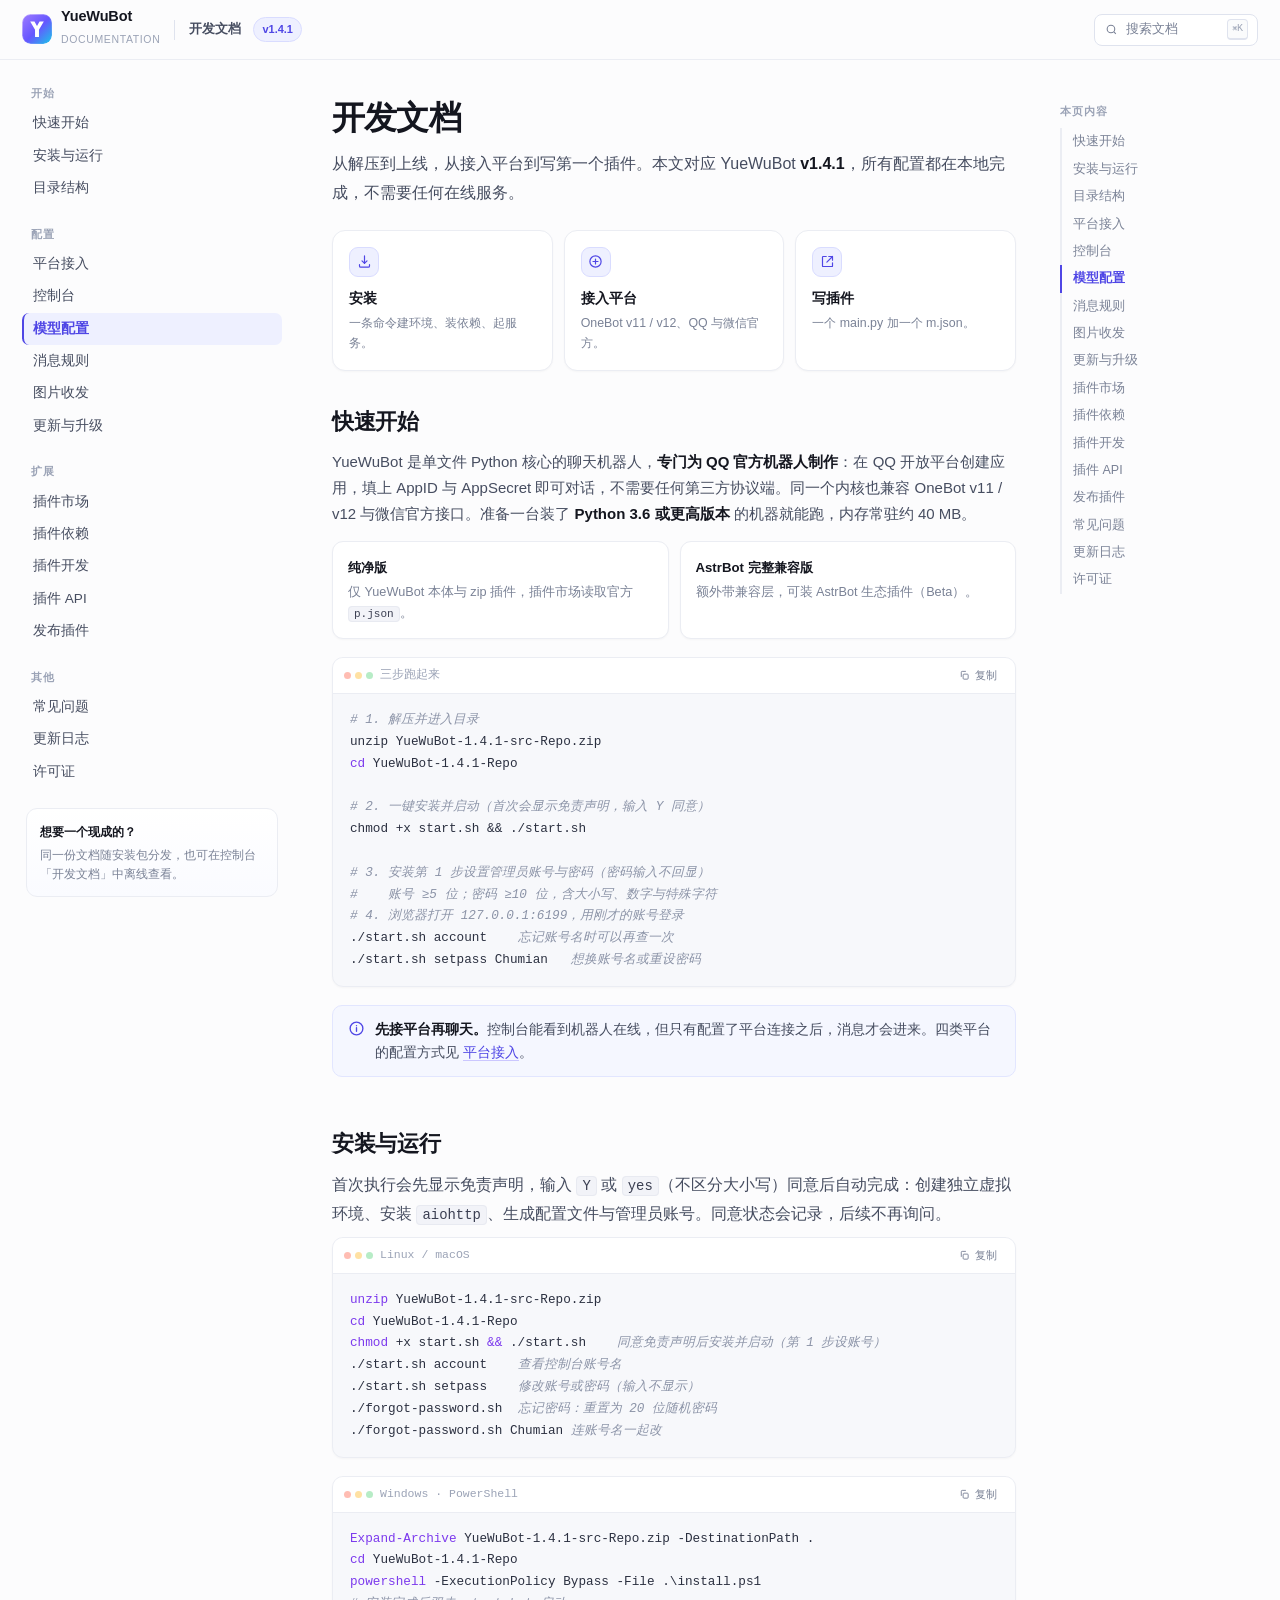
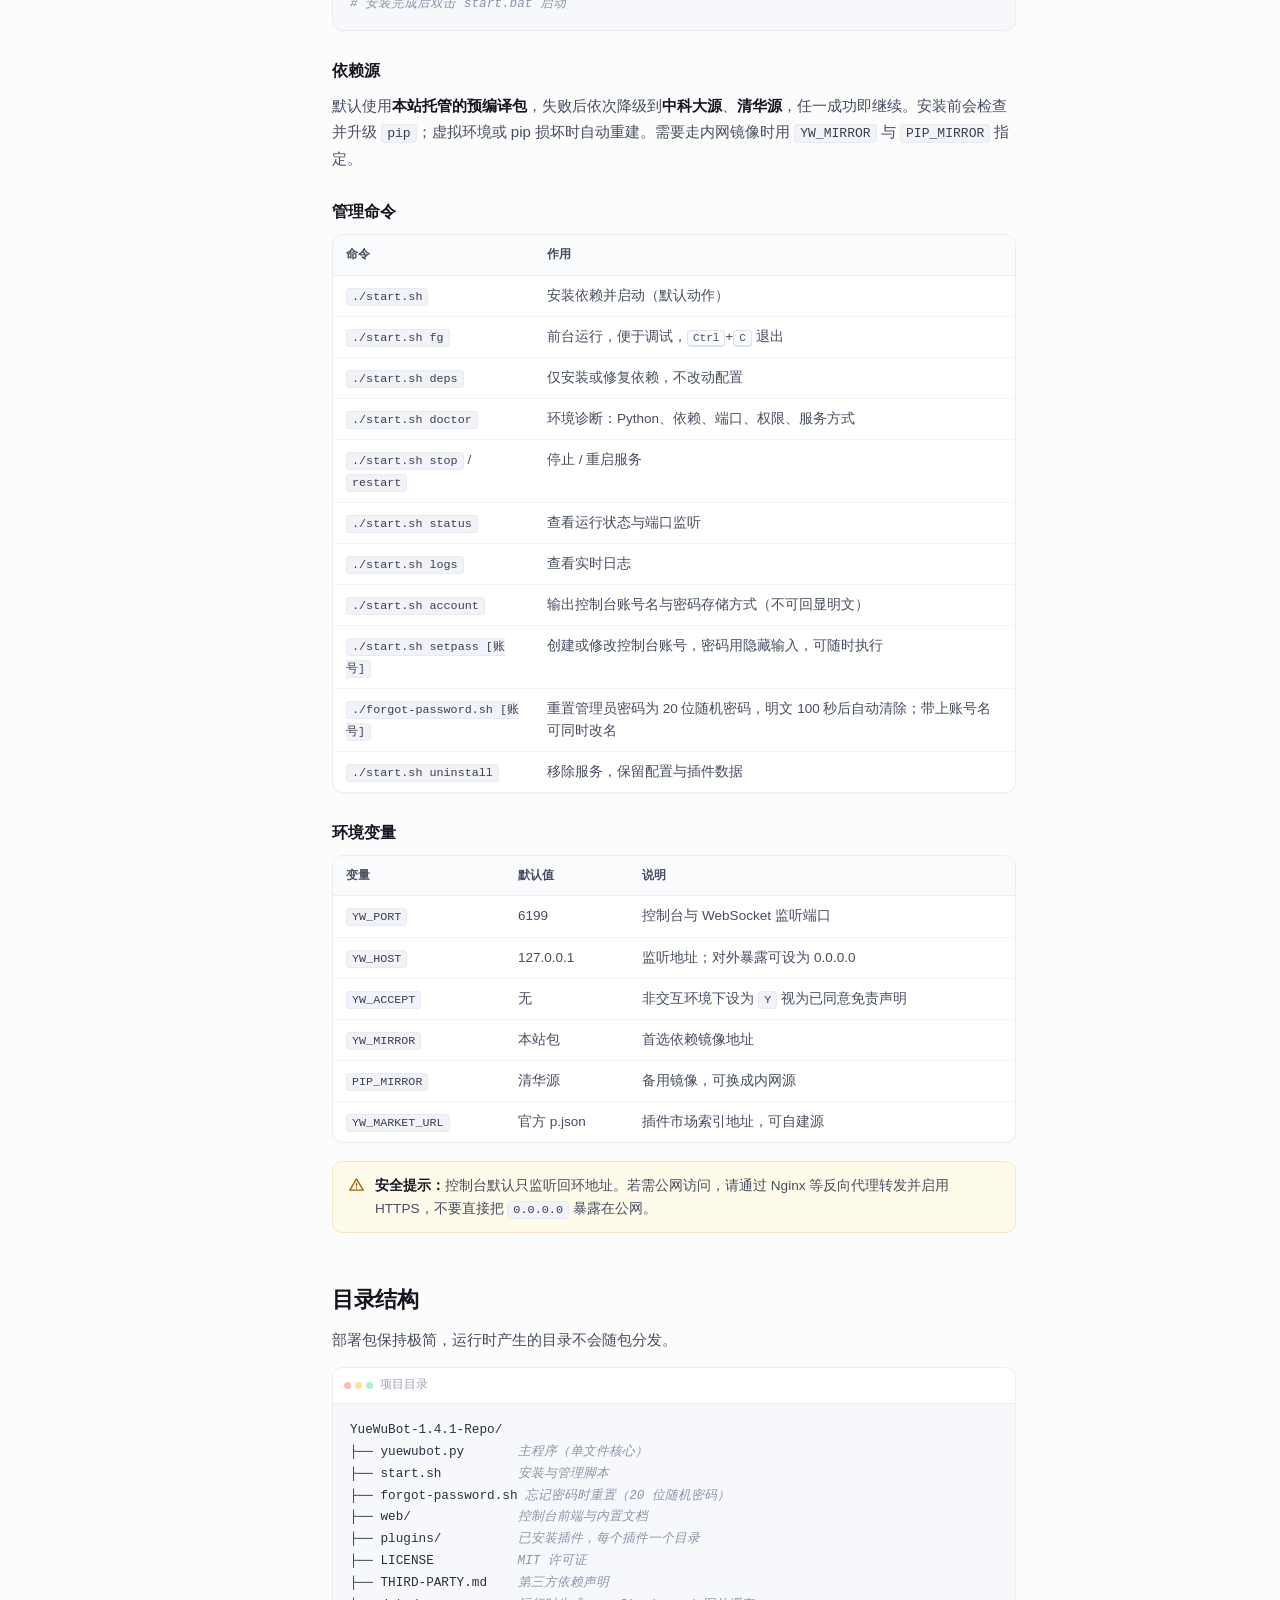
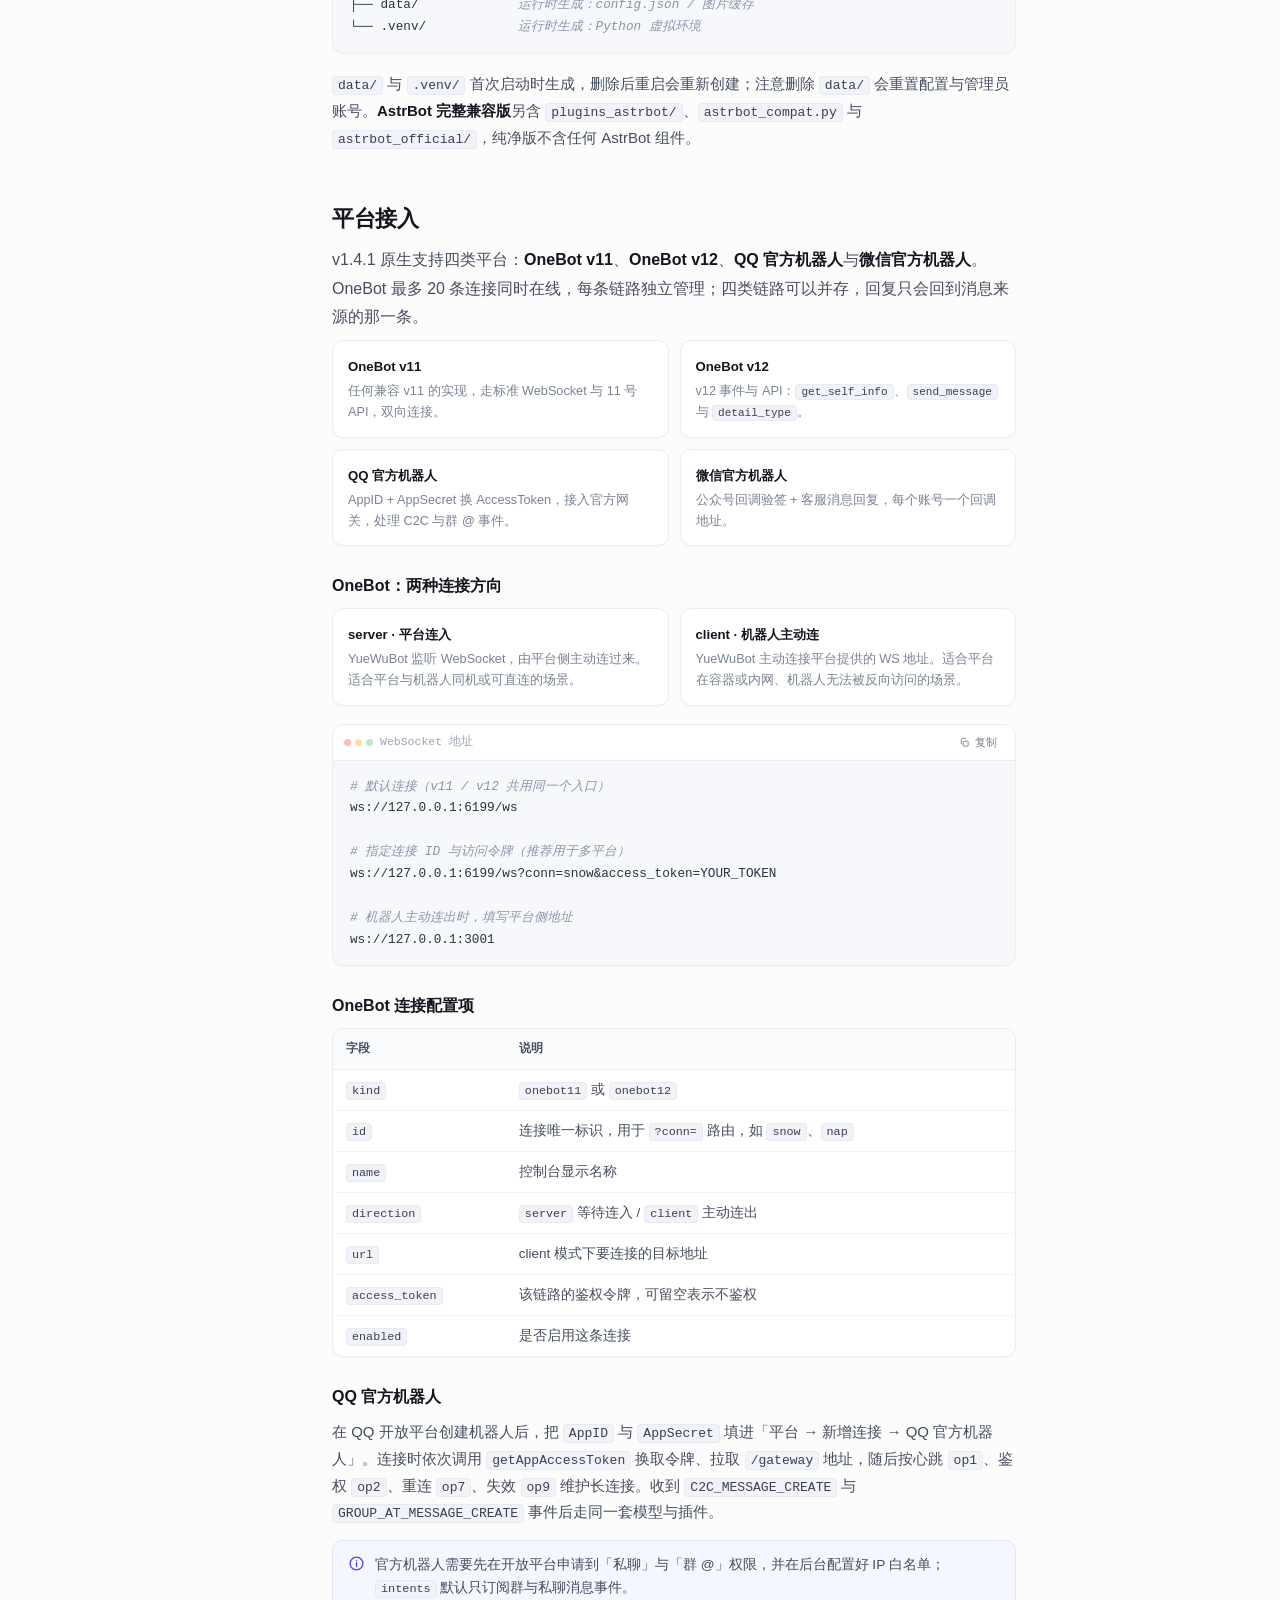
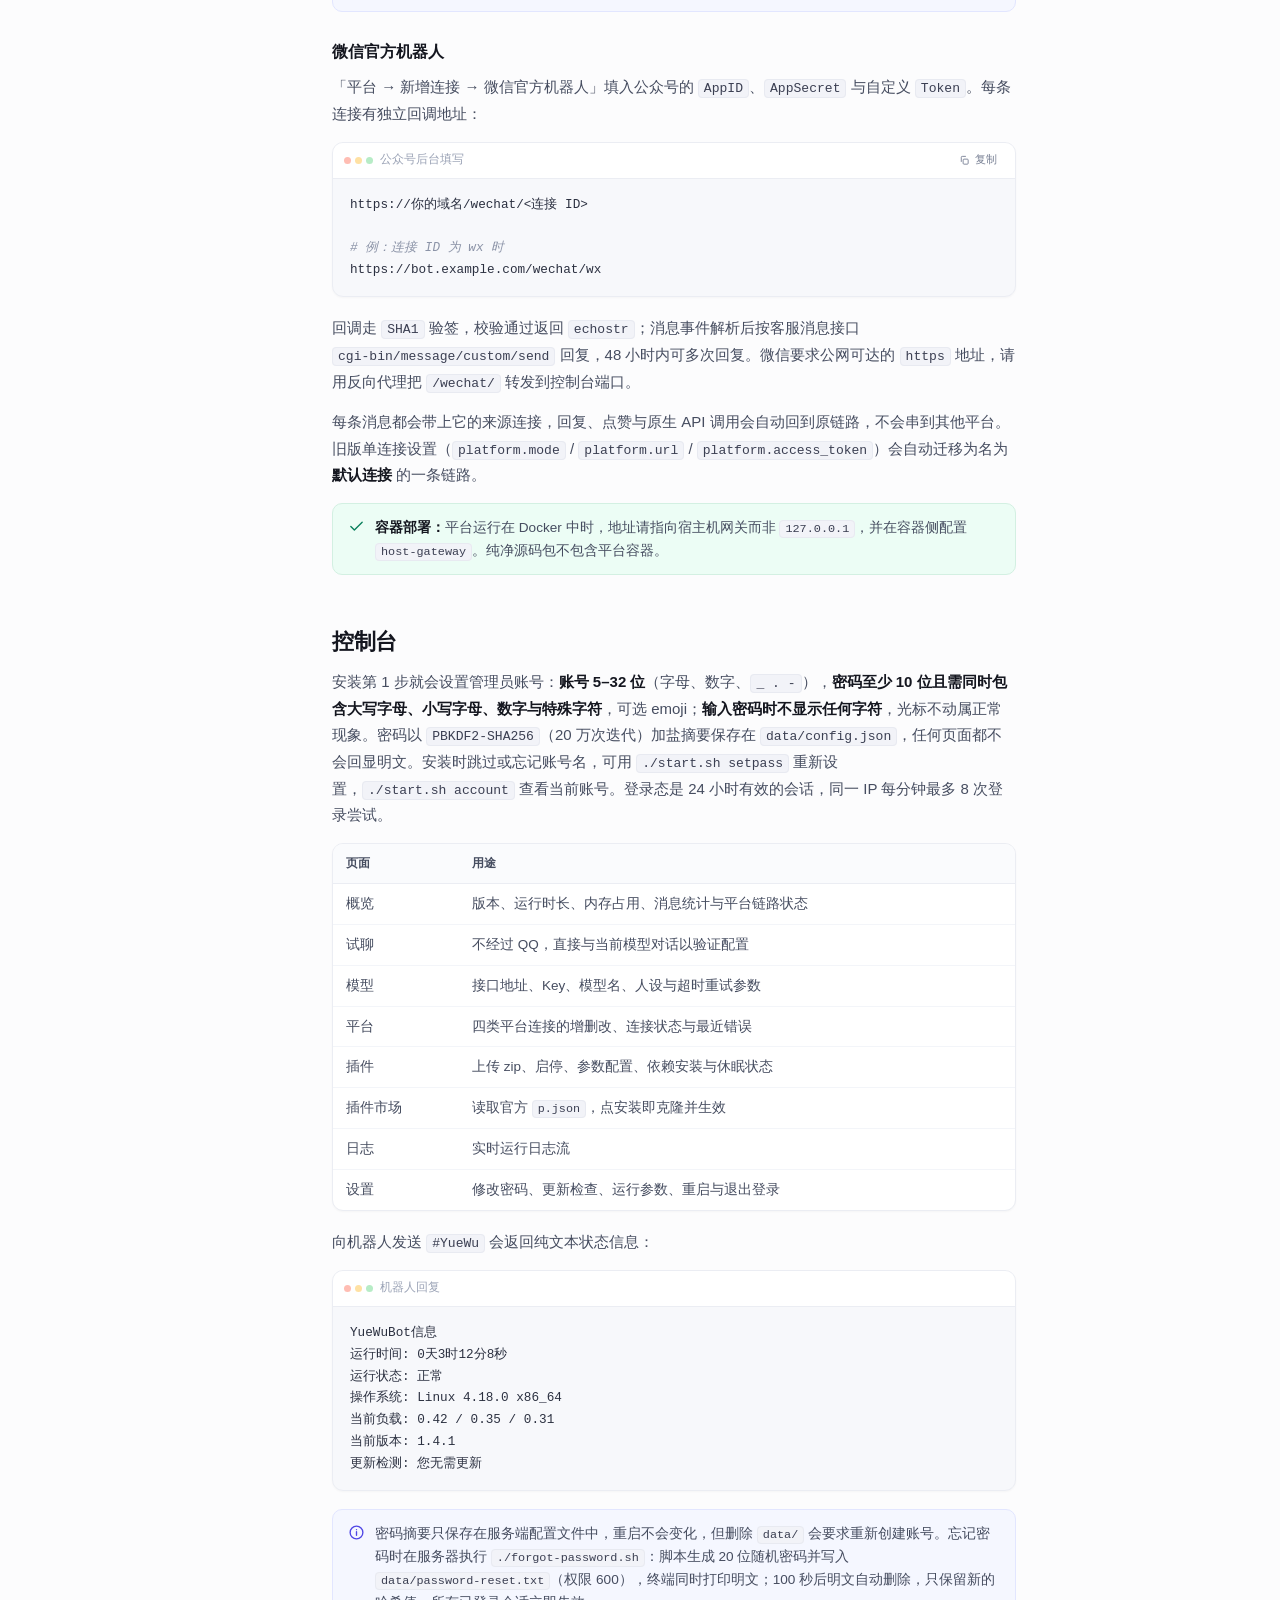
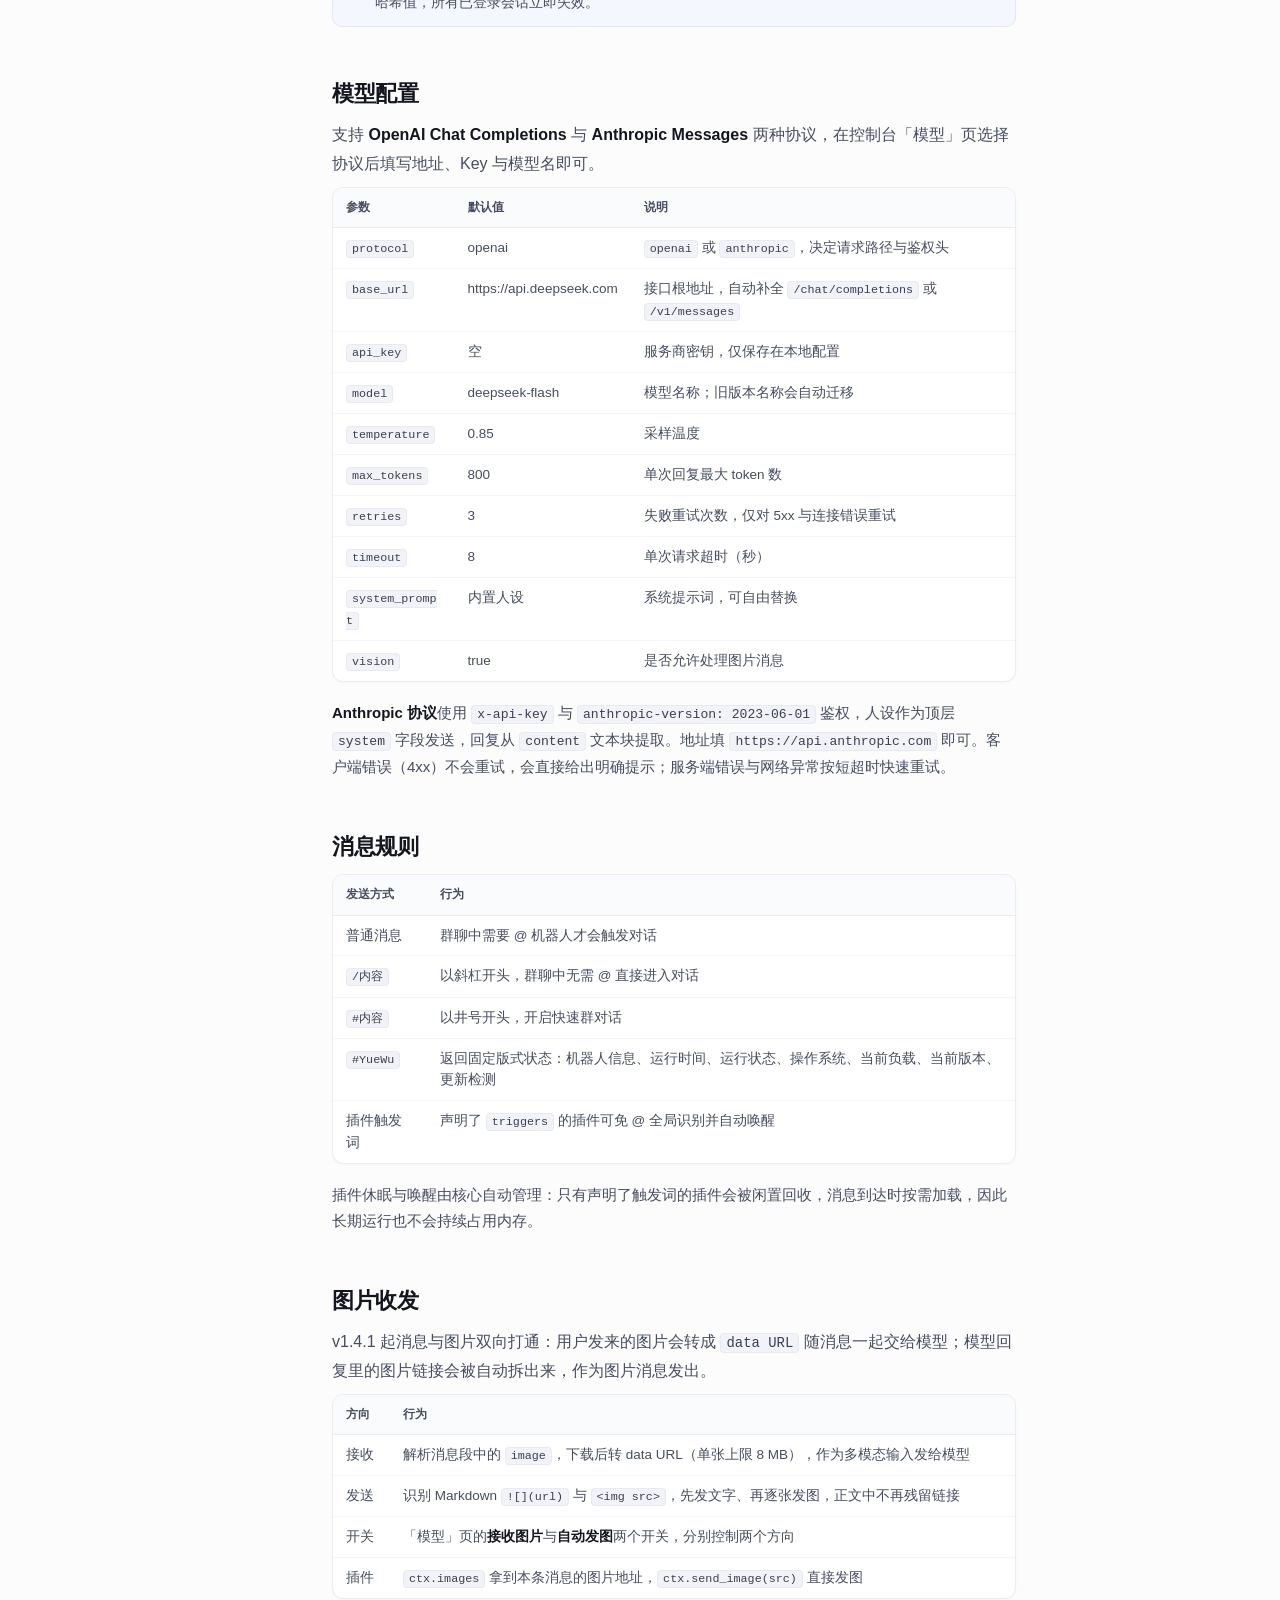
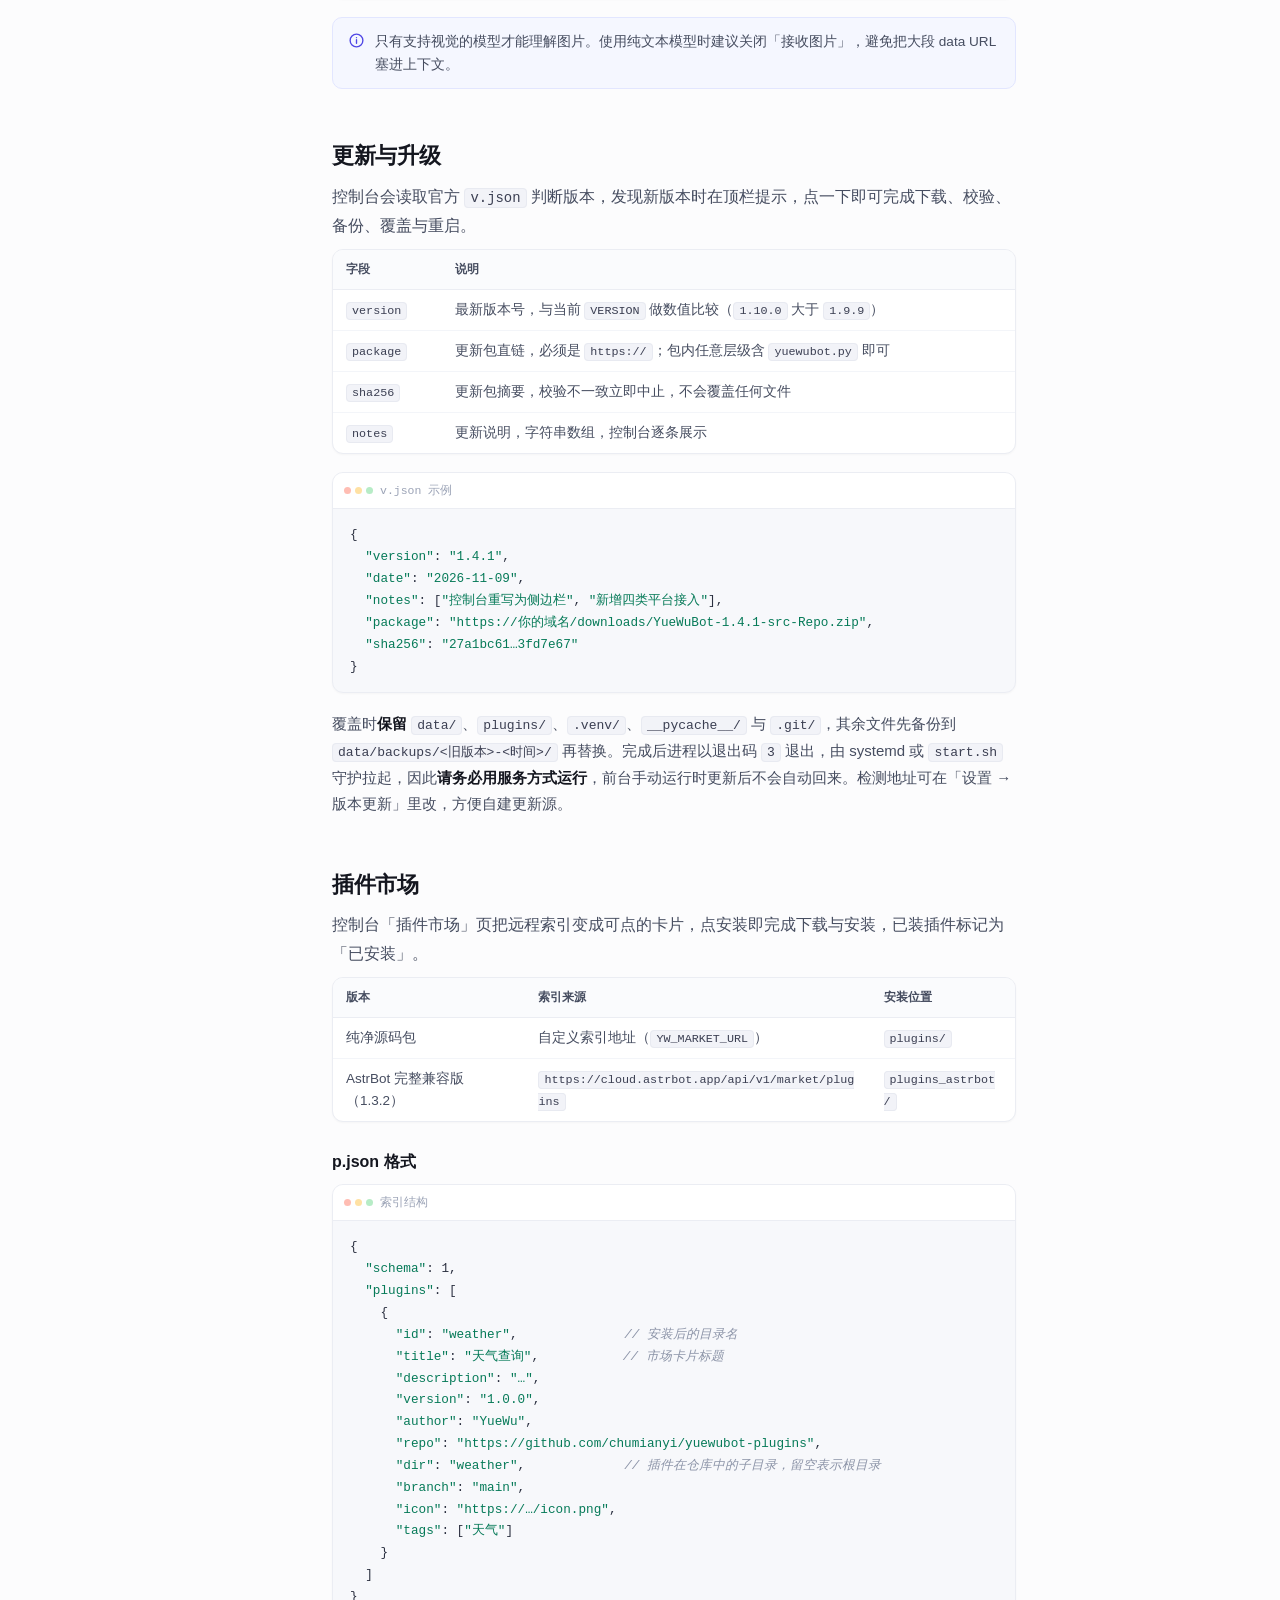
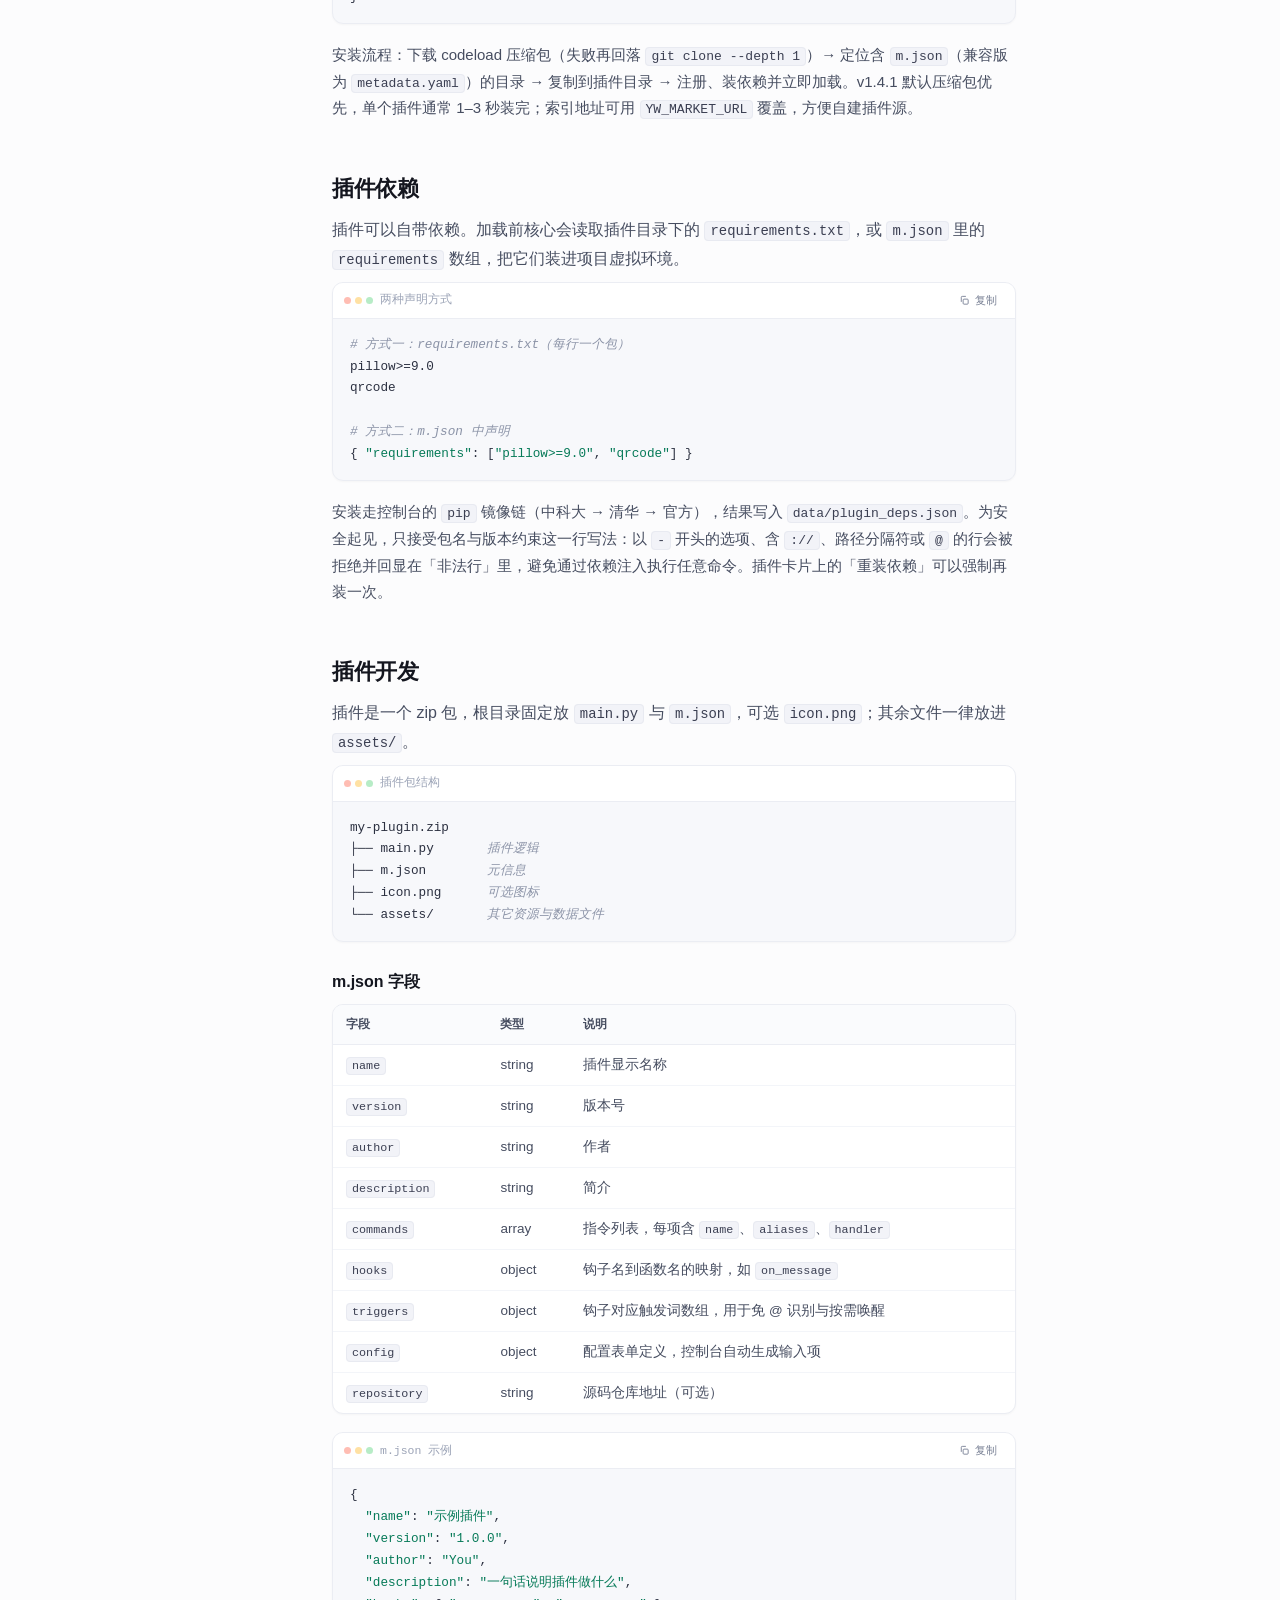
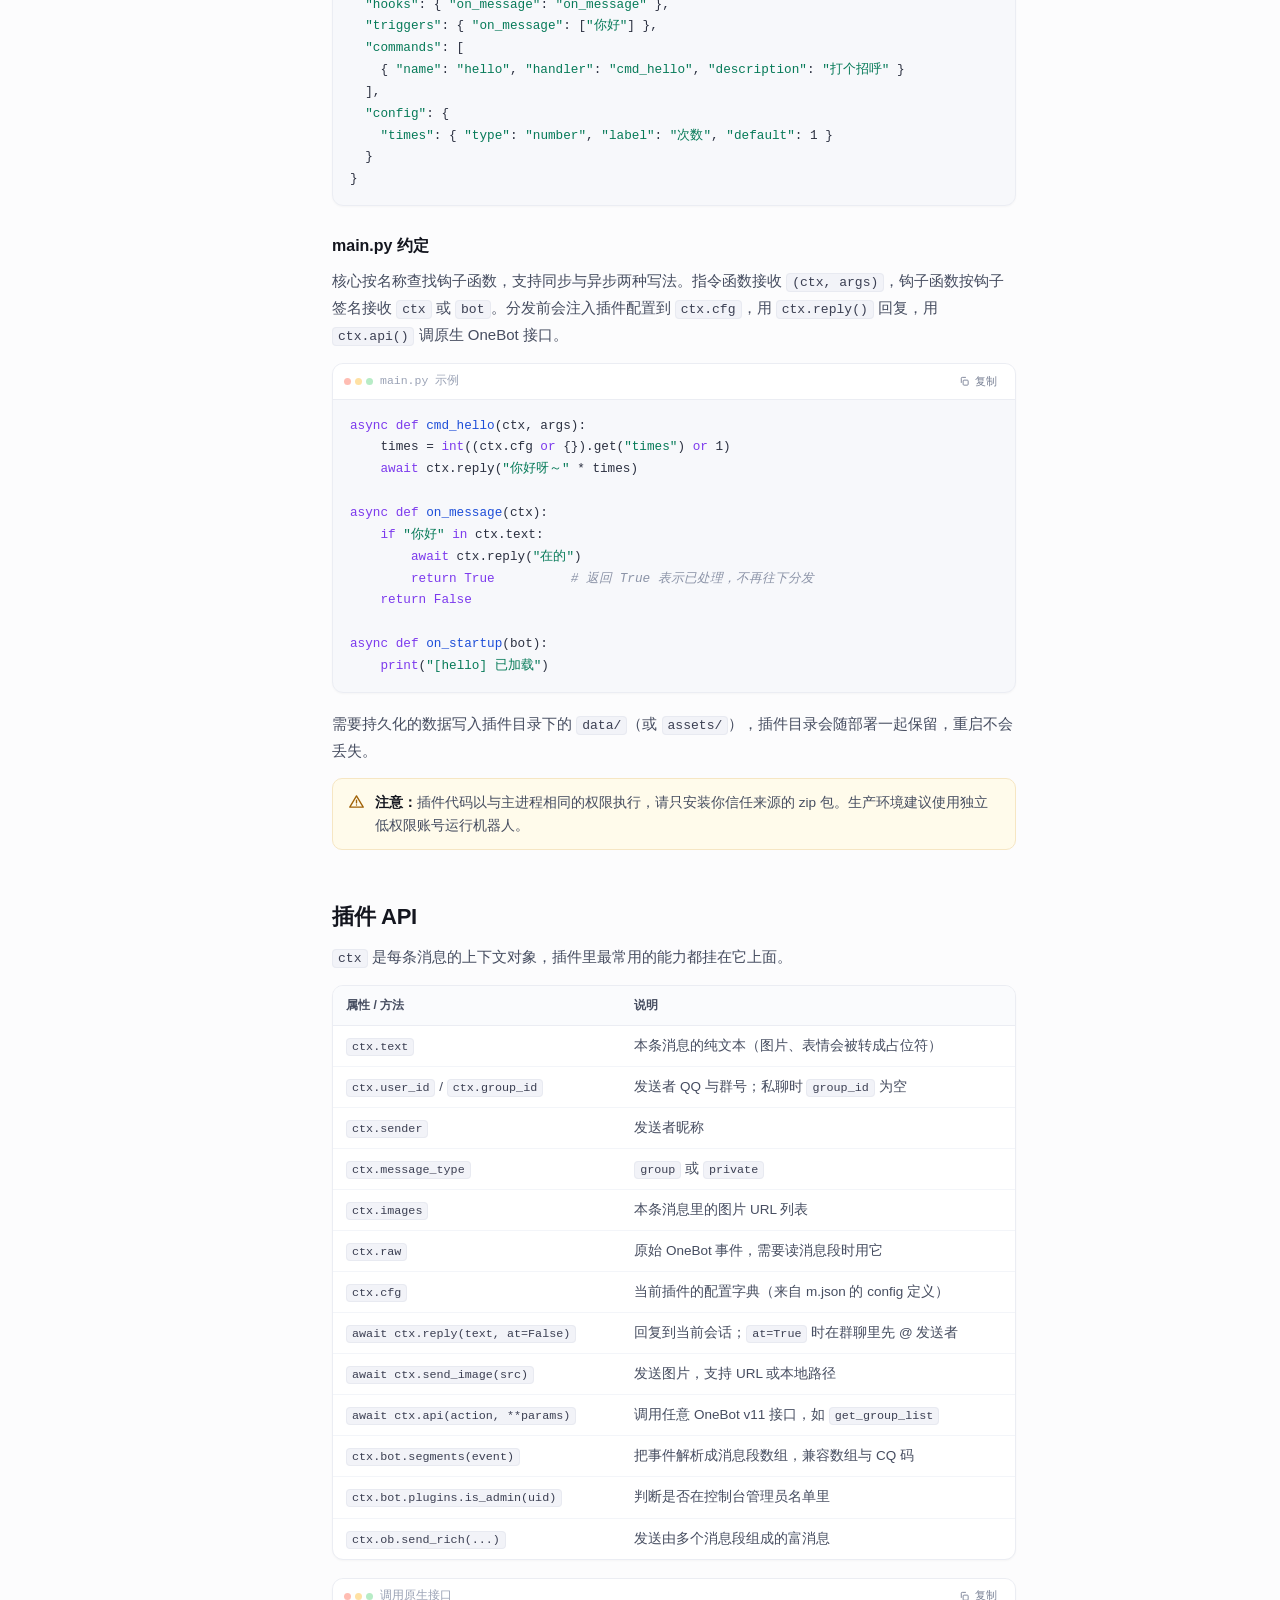
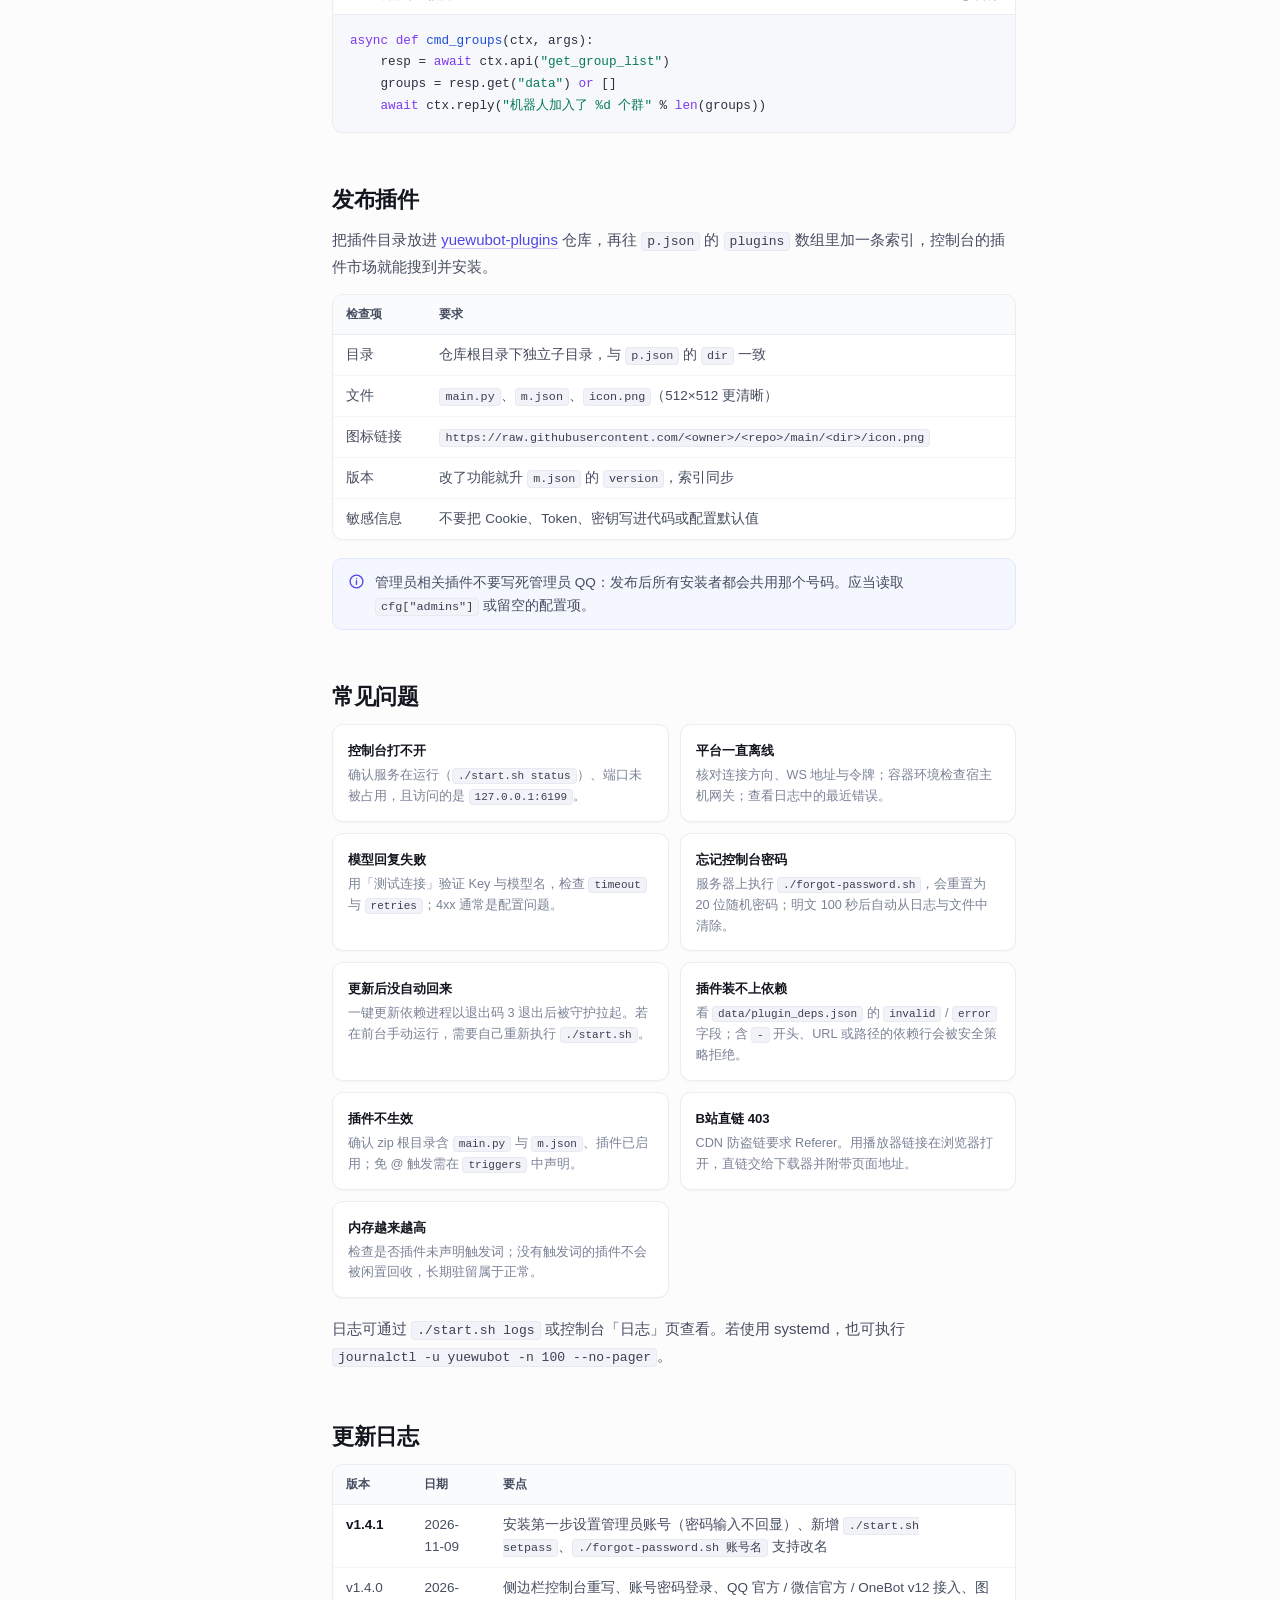
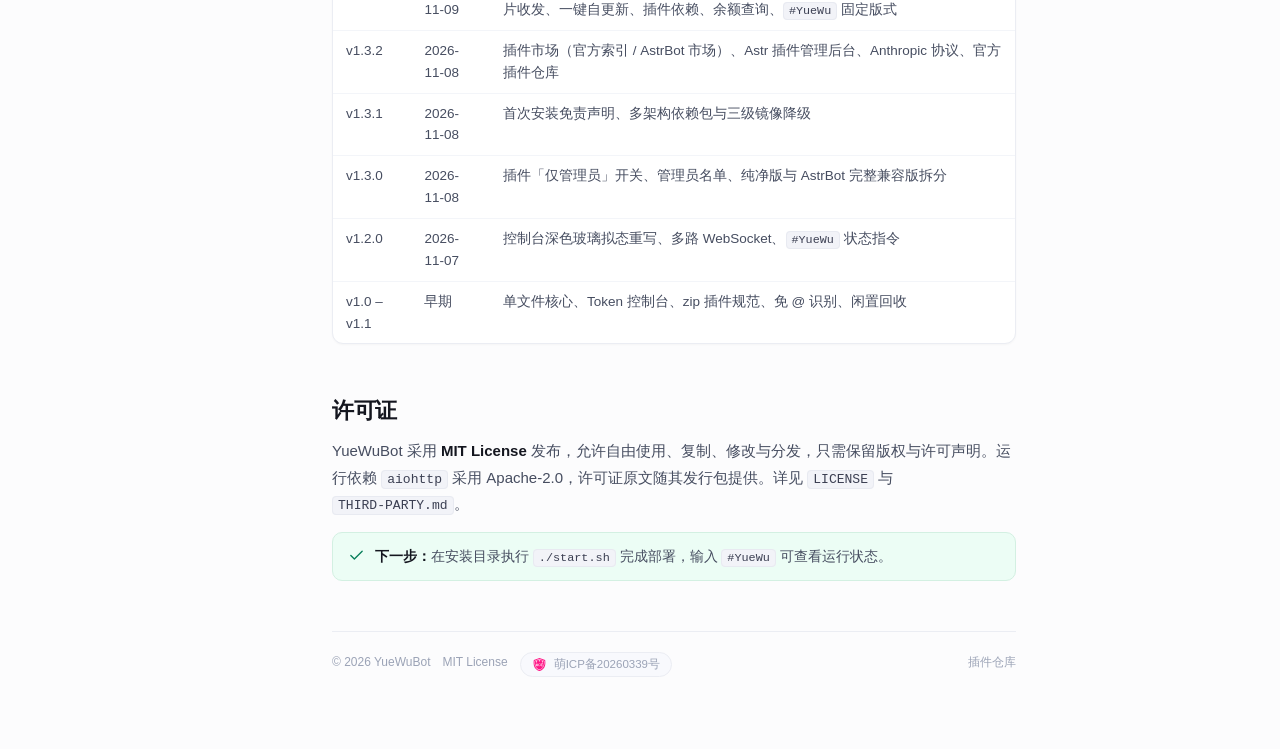
==== index.html @ 3f6e6f8c "docs: 发布独立文档站（仅文档页公开）" ====
<!DOCTYPE html>
<html lang="zh-CN">
<head>
<meta charset="utf-8">
<meta name="viewport" content="width=device-width,initial-scale=1,viewport-fit=cover">
<title>开发文档 · YueWuBot</title>
<meta name="description" content="YueWuBot 完整开发文档：专为 QQ 官方机器人打造，含安装部署、目录结构、QQ 开放平台接入、账号密码控制台、模型与图片、插件市场与依赖、插件开发规范、排障与更新日志。">
<meta name="keywords" content="YueWuBot 文档,QQ机器人,OneBot v11,OneBot v12,QQ 官方机器人,微信机器人,插件开发,m.json,部署">
<meta name="author" content="YueWuBot">
<meta name="theme-color" content="#fcfcfd">
<meta name="robots" content="index,follow">
<link rel="canonical" href="https://chumianyi.github.io/docs/">
<link rel="icon" type="image/svg+xml" href="assets/img/logo.svg">
<meta property="og:type" content="article">
<meta property="og:title" content="开发文档 · YueWuBot">
<meta property="og:description" content="安装、接入、配置、插件开发，一份文档全部写完。">
<meta property="og:url" content="https://chumianyi.github.io/docs/">
<meta property="og:image" content="https://chumianyi.github.io/docs/assets/img/logo.svg">
<link rel="stylesheet" href="assets/docs.css">
</head>
<body>

<header class="nav">
  <div class="nav-in">
    <a class="brand" href="./" aria-label="YueWuBot 文档">
      <img src="assets/img/logo.svg" alt="YueWuBot" width="30" height="30">
      <span><b>YueWuBot</b><small>DOCUMENTATION</small></span>
    </a>
    <span class="nav-sep"></span>
    <span class="nav-title">开发文档</span>
    <span class="chip">v1.4.1</span>
    <div class="nav-spacer"></div>
    <button class="search-btn" id="searchOpen" type="button" aria-label="搜索文档">
      <svg viewBox="0 0 24 24"><circle cx="11" cy="11" r="7"/><path d="m20 20-3.5-3.5"/></svg>
      <span>搜索文档</span><kbd>⌘K</kbd>
    </button>
    
    <button class="menu-btn" id="menuBtn" type="button" aria-label="目录" aria-expanded="false">
      <svg viewBox="0 0 24 24"><path d="M4 7h16M4 12h16M4 17h16"/></svg>
    </button>
  </div>
</header>

<div class="layout">
  <aside class="sidebar" id="sidebar" aria-label="文档目录">
    <div class="side-group">
      <span>开始</span>
      <a class="side-link" href="#start">快速开始</a>
      <a class="side-link" href="#install">安装与运行</a>
      <a class="side-link" href="#structure">目录结构</a>
    </div>
    <div class="side-group">
      <span>配置</span>
      <a class="side-link" href="#platform">平台接入</a>
      <a class="side-link" href="#console">控制台</a>
      <a class="side-link" href="#model">模型配置</a>
      <a class="side-link" href="#message">消息规则</a>
      <a class="side-link" href="#image">图片收发</a>
      <a class="side-link" href="#update">更新与升级</a>
    </div>
    <div class="side-group">
      <span>扩展</span>
      <a class="side-link" href="#market">插件市场</a>
      <a class="side-link" href="#deps">插件依赖</a>
      <a class="side-link" href="#plugin">插件开发</a>
      <a class="side-link" href="#ctx">插件 API</a>
      <a class="side-link" href="#publish">发布插件</a>
    </div>
    <div class="side-group">
      <span>其他</span>
      <a class="side-link" href="#faq">常见问题</a>
      <a class="side-link" href="#changelog">更新日志</a>
      <a class="side-link" href="#license">许可证</a>
    </div>
    <div class="side-note">
      <b>想要一个现成的？</b>
      <p>同一份文档随安装包分发，也可在控制台「开发文档」中离线查看。</p>
    </div>
  </aside>

  <main class="content" id="content">
    <div class="prose">
      <h1 id="top">开发文档</h1>
      <p class="lead">从解压到上线，从接入平台到写第一个插件。本文对应 YueWuBot <strong>v1.4.1</strong>，所有配置都在本地完成，不需要任何在线服务。</p>

      <div class="cards">
        <a class="card" href="#install"><span class="ic"><svg viewBox="0 0 24 24" stroke-linecap="round" stroke-linejoin="round"><path d="M12 3v12m0 0 4-4m-4 4-4-4M4 17v2a2 2 0 0 0 2 2h12a2 2 0 0 0 2-2v-2"/></svg></span><b>安装</b><p>一条命令建环境、装依赖、起服务。</p></a>
        <a class="card" href="#platform"><span class="ic"><svg viewBox="0 0 24 24" stroke-linecap="round" stroke-linejoin="round"><path d="M8 12h8M12 8v8"/><circle cx="12" cy="12" r="9"/></svg></span><b>接入平台</b><p>OneBot v11 / v12、QQ 与微信官方。</p></a>
        <a class="card" href="#plugin"><span class="ic"><svg viewBox="0 0 24 24" stroke-linecap="round" stroke-linejoin="round"><path d="M14 4h6v6M20 4l-9 9"/><path d="M10 4H5a1 1 0 0 0-1 1v14a1 1 0 0 0 1 1h14a1 1 0 0 0 1-1v-5"/></svg></span><b>写插件</b><p>一个 main.py 加一个 m.json。</p></a>
      </div>

      <h2 id="start">快速开始</h2>
      <p>YueWuBot 是单文件 Python 核心的聊天机器人，<strong>专门为 QQ 官方机器人制作</strong>：在 QQ 开放平台创建应用，填上 AppID 与 AppSecret 即可对话，不需要任何第三方协议端。同一个内核也兼容 OneBot v11 / v12 与微信官方接口。准备一台装了 <strong>Python 3.6 或更高版本</strong> 的机器就能跑，内存常驻约 40&nbsp;MB。</p>
      <div class="grid-2">
        <div class="tile"><b>纯净版</b><span>仅 YueWuBot 本体与 zip 插件，插件市场读取官方 <code>p.json</code>。</span></div>
        <div class="tile"><b>AstrBot 完整兼容版</b><span>额外带兼容层，可装 AstrBot 生态插件（Beta）。</span></div>
      </div>
      <div class="codebox">
        <div class="code-head"><div class="dots"><i></i><i></i><i></i></div><span>三步跑起来</span><button class="copy" type="button"><svg viewBox="0 0 24 24"><rect x="9" y="9" width="11" height="11" rx="2"/><path d="M5 15V5a2 2 0 0 1 2-2h8"/></svg>复制</button></div>
        <pre><span class="tok-c"># 1. 解压并进入目录</span>
unzip YueWuBot-1.4.1-src-Repo.zip
<span class="tok-k">cd</span> YueWuBot-1.4.1-Repo

<span class="tok-c"># 2. 一键安装并启动（首次会显示免责声明，输入 Y 同意）</span>
chmod +x start.sh &amp;&amp; ./start.sh

<span class="tok-c"># 3. 安装第 1 步设置管理员账号与密码（密码输入不回显）</span>
<span class="tok-c">#    账号 ≥5 位；密码 ≥10 位，含大小写、数字与特殊字符</span>
<span class="tok-c"># 4. 浏览器打开 127.0.0.1:6199，用刚才的账号登录</span>
./start.sh account    <span class="tok-c">忘记账号名时可以再查一次</span>
./start.sh setpass Chumian   <span class="tok-c">想换账号名或重设密码</span></pre>
      </div>
      <div class="callout info"><span class="ico"><svg viewBox="0 0 24 24" stroke-linecap="round" stroke-linejoin="round"><circle cx="12" cy="12" r="9"/><path d="M12 11v5M12 8h.01"/></svg></span><div><b>先接平台再聊天。</b>控制台能看到机器人在线，但只有配置了平台连接之后，消息才会进来。四类平台的配置方式见 <a class="link" href="#platform">平台接入</a>。</div></div>

      <h2 id="install">安装与运行</h2>
      <p class="lead">首次执行会先显示免责声明，输入 <code>Y</code> 或 <code>yes</code>（不区分大小写）同意后自动完成：创建独立虚拟环境、安装 <code>aiohttp</code>、生成配置文件与管理员账号。同意状态会记录，后续不再询问。</p>
      <div class="codebox">
        <div class="code-head"><div class="dots"><i></i><i></i><i></i></div><span>Linux / macOS</span><button class="copy" type="button"><svg viewBox="0 0 24 24"><rect x="9" y="9" width="11" height="11" rx="2"/><path d="M5 15V5a2 2 0 0 1 2-2h8"/></svg>复制</button></div>
        <pre><span class="tok-k">unzip</span> YueWuBot-1.4.1-src-Repo.zip
<span class="tok-k">cd</span> YueWuBot-1.4.1-Repo
<span class="tok-k">chmod</span> +x start.sh <span class="tok-k">&amp;&amp;</span> ./start.sh    <span class="tok-c">同意免责声明后安装并启动（第 1 步设账号）</span>
./start.sh account    <span class="tok-c">查看控制台账号名</span>
./start.sh setpass    <span class="tok-c">修改账号或密码（输入不显示）</span>
./forgot-password.sh  <span class="tok-c">忘记密码：重置为 20 位随机密码</span>
./forgot-password.sh Chumian <span class="tok-c">连账号名一起改</span></pre>
      </div>
      <div class="codebox">
        <div class="code-head"><div class="dots"><i></i><i></i><i></i></div><span>Windows · PowerShell</span><button class="copy" type="button"><svg viewBox="0 0 24 24"><rect x="9" y="9" width="11" height="11" rx="2"/><path d="M5 15V5a2 2 0 0 1 2-2h8"/></svg>复制</button></div>
        <pre><span class="tok-k">Expand-Archive</span> YueWuBot-1.4.1-src-Repo.zip -DestinationPath .
<span class="tok-k">cd</span> YueWuBot-1.4.1-Repo
<span class="tok-k">powershell</span> -ExecutionPolicy Bypass -File .\install.ps1
<span class="tok-c"># 安装完成后双击 start.bat 启动</span></pre>
      </div>
      <h3>依赖源</h3>
      <p>默认使用<strong>本站托管的预编译包</strong>，失败后依次降级到<strong>中科大源</strong>、<strong>清华源</strong>，任一成功即继续。安装前会检查并升级 <code>pip</code>；虚拟环境或 pip 损坏时自动重建。需要走内网镜像时用 <code>YW_MIRROR</code> 与 <code>PIP_MIRROR</code> 指定。</p>
      <h3>管理命令</h3>
      <div class="table-wrap"><table><thead><tr><th>命令</th><th>作用</th></tr></thead><tbody>
        <tr><td><code>./start.sh</code></td><td>安装依赖并启动（默认动作）</td></tr>
        <tr><td><code>./start.sh fg</code></td><td>前台运行，便于调试，<kbd>Ctrl</kbd>+<kbd>C</kbd> 退出</td></tr>
        <tr><td><code>./start.sh deps</code></td><td>仅安装或修复依赖，不改动配置</td></tr>
        <tr><td><code>./start.sh doctor</code></td><td>环境诊断：Python、依赖、端口、权限、服务方式</td></tr>
        <tr><td><code>./start.sh stop</code> / <code>restart</code></td><td>停止 / 重启服务</td></tr>
        <tr><td><code>./start.sh status</code></td><td>查看运行状态与端口监听</td></tr>
        <tr><td><code>./start.sh logs</code></td><td>查看实时日志</td></tr>
        <tr><td><code>./start.sh account</code></td><td>输出控制台账号名与密码存储方式（不可回显明文）</td></tr>
        <tr><td><code>./start.sh setpass [账号]</code></td><td>创建或修改控制台账号，密码用隐藏输入，可随时执行</td></tr>
        <tr><td><code>./forgot-password.sh [账号]</code></td><td>重置管理员密码为 20 位随机密码，明文 100 秒后自动清除；带上账号名可同时改名</td></tr>
        <tr><td><code>./start.sh uninstall</code></td><td>移除服务，保留配置与插件数据</td></tr>
      </tbody></table></div>
      <h3>环境变量</h3>
      <div class="table-wrap"><table><thead><tr><th>变量</th><th>默认值</th><th>说明</th></tr></thead><tbody>
        <tr><td><code>YW_PORT</code></td><td>6199</td><td>控制台与 WebSocket 监听端口</td></tr>
        <tr><td><code>YW_HOST</code></td><td>127.0.0.1</td><td>监听地址；对外暴露可设为 0.0.0.0</td></tr>
        <tr><td><code>YW_ACCEPT</code></td><td>无</td><td>非交互环境下设为 <code>Y</code> 视为已同意免责声明</td></tr>
        <tr><td><code>YW_MIRROR</code></td><td>本站包</td><td>首选依赖镜像地址</td></tr>
        <tr><td><code>PIP_MIRROR</code></td><td>清华源</td><td>备用镜像，可换成内网源</td></tr>
        <tr><td><code>YW_MARKET_URL</code></td><td>官方 p.json</td><td>插件市场索引地址，可自建源</td></tr>
      </tbody></table></div>
      <div class="callout warn"><span class="ico"><svg viewBox="0 0 24 24" stroke-linecap="round" stroke-linejoin="round"><path d="M12 4 2.5 20h19L12 4Z"/><path d="M12 10v4M12 17h.01"/></svg></span><div><b>安全提示：</b>控制台默认只监听回环地址。若需公网访问，请通过 Nginx 等反向代理转发并启用 HTTPS，不要直接把 <code>0.0.0.0</code> 暴露在公网。</div></div>

      <h2 id="structure">目录结构</h2>
      <p>部署包保持极简，运行时产生的目录不会随包分发。</p>
      <div class="codebox">
        <div class="code-head"><div class="dots"><i></i><i></i><i></i></div><span>项目目录</span></div>
        <pre>YueWuBot-1.4.1-Repo/
├── yuewubot.py       <span class="tok-c">主程序（单文件核心）</span>
├── start.sh          <span class="tok-c">安装与管理脚本</span>
├── forgot-password.sh <span class="tok-c">忘记密码时重置（20 位随机密码）</span>
├── web/              <span class="tok-c">控制台前端与内置文档</span>
├── plugins/          <span class="tok-c">已安装插件，每个插件一个目录</span>
├── LICENSE           <span class="tok-c">MIT 许可证</span>
├── THIRD-PARTY.md    <span class="tok-c">第三方依赖声明</span>
├── data/             <span class="tok-c">运行时生成：config.json / 图片缓存</span>
└── .venv/            <span class="tok-c">运行时生成：Python 虚拟环境</span></pre>
      </div>
      <p><code>data/</code> 与 <code>.venv/</code> 首次启动时生成，删除后重启会重新创建；注意删除 <code>data/</code> 会重置配置与管理员账号。<strong>AstrBot 完整兼容版</strong>另含 <code>plugins_astrbot/</code>、<code>astrbot_compat.py</code> 与 <code>astrbot_official/</code>，纯净版不含任何 AstrBot 组件。</p>

      <h2 id="platform">平台接入</h2>
      <p class="lead">v1.4.1 原生支持四类平台：<strong>OneBot v11</strong>、<strong>OneBot v12</strong>、<strong>QQ 官方机器人</strong>与<strong>微信官方机器人</strong>。OneBot 最多 20 条连接同时在线，每条链路独立管理；四类链路可以并存，回复只会回到消息来源的那一条。</p>
      <div class="grid-2">
        <div class="tile"><b>OneBot v11</b><span>任何兼容 v11 的实现，走标准 WebSocket 与 11 号 API，双向连接。</span></div>
        <div class="tile"><b>OneBot v12</b><span>v12 事件与 API：<code>get_self_info</code>、<code>send_message</code> 与 <code>detail_type</code>。</span></div>
        <div class="tile"><b>QQ 官方机器人</b><span>AppID + AppSecret 换 AccessToken，接入官方网关，处理 C2C 与群 @ 事件。</span></div>
        <div class="tile"><b>微信官方机器人</b><span>公众号回调验签 + 客服消息回复，每个账号一个回调地址。</span></div>
      </div>

      <h3>OneBot：两种连接方向</h3>
      <div class="grid-2">
        <div class="tile"><b>server · 平台连入</b><span>YueWuBot 监听 WebSocket，由平台侧主动连过来。适合平台与机器人同机或可直连的场景。</span></div>
        <div class="tile"><b>client · 机器人主动连</b><span>YueWuBot 主动连接平台提供的 WS 地址。适合平台在容器或内网、机器人无法被反向访问的场景。</span></div>
      </div>
      <div class="codebox">
        <div class="code-head"><div class="dots"><i></i><i></i><i></i></div><span>WebSocket 地址</span><button class="copy" type="button"><svg viewBox="0 0 24 24"><rect x="9" y="9" width="11" height="11" rx="2"/><path d="M5 15V5a2 2 0 0 1 2-2h8"/></svg>复制</button></div>
        <pre><span class="tok-c"># 默认连接（v11 / v12 共用同一个入口）</span>
ws://127.0.0.1:6199/ws

<span class="tok-c"># 指定连接 ID 与访问令牌（推荐用于多平台）</span>
ws://127.0.0.1:6199/ws?conn=snow&amp;access_token=YOUR_TOKEN

<span class="tok-c"># 机器人主动连出时，填写平台侧地址</span>
ws://127.0.0.1:3001</pre>
      </div>
      <h3>OneBot 连接配置项</h3>
      <div class="table-wrap"><table><thead><tr><th>字段</th><th>说明</th></tr></thead><tbody>
        <tr><td><code>kind</code></td><td><code>onebot11</code> 或 <code>onebot12</code></td></tr>
        <tr><td><code>id</code></td><td>连接唯一标识，用于 <code>?conn=</code> 路由，如 <code>snow</code>、<code>nap</code></td></tr>
        <tr><td><code>name</code></td><td>控制台显示名称</td></tr>
        <tr><td><code>direction</code></td><td><code>server</code> 等待连入 / <code>client</code> 主动连出</td></tr>
        <tr><td><code>url</code></td><td>client 模式下要连接的目标地址</td></tr>
        <tr><td><code>access_token</code></td><td>该链路的鉴权令牌，可留空表示不鉴权</td></tr>
        <tr><td><code>enabled</code></td><td>是否启用这条连接</td></tr>
      </tbody></table></div>

      <h3>QQ 官方机器人</h3>
      <p>在 QQ 开放平台创建机器人后，把 <code>AppID</code> 与 <code>AppSecret</code> 填进「平台 → 新增连接 → QQ 官方机器人」。连接时依次调用 <code>getAppAccessToken</code> 换取令牌、拉取 <code>/gateway</code> 地址，随后按心跳 <code>op1</code>、鉴权 <code>op2</code>、重连 <code>op7</code>、失效 <code>op9</code> 维护长连接。收到 <code>C2C_MESSAGE_CREATE</code> 与 <code>GROUP_AT_MESSAGE_CREATE</code> 事件后走同一套模型与插件。</p>
      <div class="callout info"><span class="ico"><svg viewBox="0 0 24 24" stroke-linecap="round" stroke-linejoin="round"><circle cx="12" cy="12" r="9"/><path d="M12 11v5M12 8h.01"/></svg></span><div>官方机器人需要先在开放平台申请到「私聊」与「群 @」权限，并在后台配置好 IP 白名单；<code>intents</code> 默认只订阅群与私聊消息事件。</div></div>

      <h3>微信官方机器人</h3>
      <p>「平台 → 新增连接 → 微信官方机器人」填入公众号的 <code>AppID</code>、<code>AppSecret</code> 与自定义 <code>Token</code>。每条连接有独立回调地址：</p>
      <div class="codebox"><div class="code-head"><div class="dots"><i></i><i></i><i></i></div><span>公众号后台填写</span><button class="copy" type="button"><svg viewBox="0 0 24 24"><rect x="9" y="9" width="11" height="11" rx="2"/><path d="M5 15V5a2 2 0 0 1 2-2h8"/></svg>复制</button></div>
        <pre>https://你的域名/wechat/&lt;连接 ID&gt;

<span class="tok-c"># 例：连接 ID 为 wx 时</span>
https://bot.example.com/wechat/wx</pre>
      </div>
      <p>回调走 <code>SHA1</code> 验签，校验通过返回 <code>echostr</code>；消息事件解析后按客服消息接口 <code>cgi-bin/message/custom/send</code> 回复，48 小时内可多次回复。微信要求公网可达的 <code>https</code> 地址，请用反向代理把 <code>/wechat/</code> 转发到控制台端口。</p>
      <p>每条消息都会带上它的来源连接，回复、点赞与原生 API 调用会自动回到原链路，不会串到其他平台。旧版单连接设置（<code>platform.mode</code> / <code>platform.url</code> / <code>platform.access_token</code>）会自动迁移为名为 <strong>默认连接</strong> 的一条链路。</p>
      <div class="callout tip"><span class="ico"><svg viewBox="0 0 24 24" stroke-linecap="round" stroke-linejoin="round"><path d="m4 12 5 5L20 6"/></svg></span><div><b>容器部署：</b>平台运行在 Docker 中时，地址请指向宿主机网关而非 <code>127.0.0.1</code>，并在容器侧配置 <code>host-gateway</code>。纯净源码包不包含平台容器。</div></div>

      <h2 id="console">控制台</h2>
      <p>安装第 1 步就会设置管理员账号：<strong>账号 5–32 位</strong>（字母、数字、<code>_ . -</code>），<strong>密码至少 10 位且需同时包含大写字母、小写字母、数字与特殊字符</strong>，可选 emoji；<strong>输入密码时不显示任何字符</strong>，光标不动属正常现象。密码以 <code>PBKDF2-SHA256</code>（20 万次迭代）加盐摘要保存在 <code>data/config.json</code>，任何页面都不会回显明文。安装时跳过或忘记账号名，可用 <code>./start.sh setpass</code> 重新设置，<code>./start.sh account</code> 查看当前账号。登录态是 24 小时有效的会话，同一 IP 每分钟最多 8 次登录尝试。</p>
      <div class="table-wrap"><table><thead><tr><th>页面</th><th>用途</th></tr></thead><tbody>
        <tr><td>概览</td><td>版本、运行时长、内存占用、消息统计与平台链路状态</td></tr>
        <tr><td>试聊</td><td>不经过 QQ，直接与当前模型对话以验证配置</td></tr>
        <tr><td>模型</td><td>接口地址、Key、模型名、人设与超时重试参数</td></tr>
        <tr><td>平台</td><td>四类平台连接的增删改、连接状态与最近错误</td></tr>
        <tr><td>插件</td><td>上传 zip、启停、参数配置、依赖安装与休眠状态</td></tr>
        <tr><td>插件市场</td><td>读取官方 <code>p.json</code>，点安装即克隆并生效</td></tr>
        <tr><td>日志</td><td>实时运行日志流</td></tr>
        <tr><td>设置</td><td>修改密码、更新检查、运行参数、重启与退出登录</td></tr>
      </tbody></table></div>
      <p>向机器人发送 <code>#YueWu</code> 会返回纯文本状态信息：</p>
      <div class="codebox"><div class="code-head"><div class="dots"><i></i><i></i><i></i></div><span>机器人回复</span></div>
        <pre>YueWuBot信息
运行时间: 0天3时12分8秒
运行状态: 正常
操作系统: Linux 4.18.0 x86_64
当前负载: 0.42 / 0.35 / 0.31
当前版本: 1.4.1
更新检测: 您无需更新</pre></div>
      <div class="callout info"><span class="ico"><svg viewBox="0 0 24 24" stroke-linecap="round" stroke-linejoin="round"><circle cx="12" cy="12" r="9"/><path d="M12 11v5M12 8h.01"/></svg></span><div>密码摘要只保存在服务端配置文件中，重启不会变化，但删除 <code>data/</code> 会要求重新创建账号。忘记密码时在服务器执行 <code>./forgot-password.sh</code>：脚本生成 20 位随机密码并写入 <code>data/password-reset.txt</code>（权限 600），终端同时打印明文；100 秒后明文自动删除，只保留新的哈希值，所有已登录会话立即失效。</div></div>

      <h2 id="model">模型配置</h2>
      <p class="lead">支持 <strong>OpenAI Chat Completions</strong> 与 <strong>Anthropic Messages</strong> 两种协议，在控制台「模型」页选择协议后填写地址、Key 与模型名即可。</p>
      <div class="table-wrap"><table><thead><tr><th>参数</th><th>默认值</th><th>说明</th></tr></thead><tbody>
        <tr><td><code>protocol</code></td><td>openai</td><td><code>openai</code> 或 <code>anthropic</code>，决定请求路径与鉴权头</td></tr>
        <tr><td><code>base_url</code></td><td>https://api.deepseek.com</td><td>接口根地址，自动补全 <code>/chat/completions</code> 或 <code>/v1/messages</code></td></tr>
        <tr><td><code>api_key</code></td><td>空</td><td>服务商密钥，仅保存在本地配置</td></tr>
        <tr><td><code>model</code></td><td>deepseek-flash</td><td>模型名称；旧版本名称会自动迁移</td></tr>
        <tr><td><code>temperature</code></td><td>0.85</td><td>采样温度</td></tr>
        <tr><td><code>max_tokens</code></td><td>800</td><td>单次回复最大 token 数</td></tr>
        <tr><td><code>retries</code></td><td>3</td><td>失败重试次数，仅对 5xx 与连接错误重试</td></tr>
        <tr><td><code>timeout</code></td><td>8</td><td>单次请求超时（秒）</td></tr>
        <tr><td><code>system_prompt</code></td><td>内置人设</td><td>系统提示词，可自由替换</td></tr>
        <tr><td><code>vision</code></td><td>true</td><td>是否允许处理图片消息</td></tr>
      </tbody></table></div>
      <p><strong>Anthropic 协议</strong>使用 <code>x-api-key</code> 与 <code>anthropic-version: 2023-06-01</code> 鉴权，人设作为顶层 <code>system</code> 字段发送，回复从 <code>content</code> 文本块提取。地址填 <code>https://api.anthropic.com</code> 即可。客户端错误（4xx）不会重试，会直接给出明确提示；服务端错误与网络异常按短超时快速重试。</p>

      <h2 id="message">消息规则</h2>
      <div class="table-wrap"><table><thead><tr><th>发送方式</th><th>行为</th></tr></thead><tbody>
        <tr><td>普通消息</td><td>群聊中需要 @ 机器人才会触发对话</td></tr>
        <tr><td><code>/内容</code></td><td>以斜杠开头，群聊中无需 @ 直接进入对话</td></tr>
        <tr><td><code>#内容</code></td><td>以井号开头，开启快速群对话</td></tr>
        <tr><td><code>#YueWu</code></td><td>返回固定版式状态：机器人信息、运行时间、运行状态、操作系统、当前负载、当前版本、更新检测</td></tr>
        <tr><td>插件触发词</td><td>声明了 <code>triggers</code> 的插件可免 @ 全局识别并自动唤醒</td></tr>
      </tbody></table></div>
      <p>插件休眠与唤醒由核心自动管理：只有声明了触发词的插件会被闲置回收，消息到达时按需加载，因此长期运行也不会持续占用内存。</p>

      <h2 id="image">图片收发</h2>
      <p class="lead">v1.4.1 起消息与图片双向打通：用户发来的图片会转成 <code>data URL</code> 随消息一起交给模型；模型回复里的图片链接会被自动拆出来，作为图片消息发出。</p>
      <div class="table-wrap"><table><thead><tr><th>方向</th><th>行为</th></tr></thead><tbody>
        <tr><td>接收</td><td>解析消息段中的 <code>image</code>，下载后转 data URL（单张上限 8&nbsp;MB），作为多模态输入发给模型</td></tr>
        <tr><td>发送</td><td>识别 Markdown <code>![](url)</code> 与 <code>&lt;img src&gt;</code>，先发文字、再逐张发图，正文中不再残留链接</td></tr>
        <tr><td>开关</td><td>「模型」页的<strong>接收图片</strong>与<strong>自动发图</strong>两个开关，分别控制两个方向</td></tr>
        <tr><td>插件</td><td><code>ctx.images</code> 拿到本条消息的图片地址，<code>ctx.send_image(src)</code> 直接发图</td></tr>
      </tbody></table></div>
      <div class="callout info"><span class="ico"><svg viewBox="0 0 24 24" stroke-linecap="round" stroke-linejoin="round"><circle cx="12" cy="12" r="9"/><path d="M12 11v5M12 8h.01"/></svg></span><div>只有支持视觉的模型才能理解图片。使用纯文本模型时建议关闭「接收图片」，避免把大段 data URL 塞进上下文。</div></div>

      <h2 id="update">更新与升级</h2>
      <p class="lead">控制台会读取官方 <code>v.json</code> 判断版本，发现新版本时在顶栏提示，点一下即可完成下载、校验、备份、覆盖与重启。</p>
      <div class="table-wrap"><table><thead><tr><th>字段</th><th>说明</th></tr></thead><tbody>
        <tr><td><code>version</code></td><td>最新版本号，与当前 <code>VERSION</code> 做数值比较（<code>1.10.0</code> 大于 <code>1.9.9</code>）</td></tr>
        <tr><td><code>package</code></td><td>更新包直链，必须是 <code>https://</code>；包内任意层级含 <code>yuewubot.py</code> 即可</td></tr>
        <tr><td><code>sha256</code></td><td>更新包摘要，校验不一致立即中止，不会覆盖任何文件</td></tr>
        <tr><td><code>notes</code></td><td>更新说明，字符串数组，控制台逐条展示</td></tr>
      </tbody></table></div>
      <div class="codebox"><div class="code-head"><div class="dots"><i></i><i></i><i></i></div><span>v.json 示例</span></div>
        <pre>{
  <span class="tok-s">"version"</span>: <span class="tok-s">"1.4.1"</span>,
  <span class="tok-s">"date"</span>: <span class="tok-s">"2026-11-09"</span>,
  <span class="tok-s">"notes"</span>: [<span class="tok-s">"控制台重写为侧边栏"</span>, <span class="tok-s">"新增四类平台接入"</span>],
  <span class="tok-s">"package"</span>: <span class="tok-s">"https://你的域名/downloads/YueWuBot-1.4.1-src-Repo.zip"</span>,
  <span class="tok-s">"sha256"</span>: <span class="tok-s">"27a1bc61…3fd7e67"</span>
}</pre></div>
      <p>覆盖时<strong>保留</strong> <code>data/</code>、<code>plugins/</code>、<code>.venv/</code>、<code>__pycache__/</code> 与 <code>.git/</code>，其余文件先备份到 <code>data/backups/&lt;旧版本&gt;-&lt;时间&gt;/</code> 再替换。完成后进程以退出码 <code>3</code> 退出，由 systemd 或 <code>start.sh</code> 守护拉起，因此<strong>请务必用服务方式运行</strong>，前台手动运行时更新后不会自动回来。检测地址可在「设置 → 版本更新」里改，方便自建更新源。</p>

      <h2 id="market">插件市场</h2>
      <p class="lead">控制台「插件市场」页把远程索引变成可点的卡片，点安装即完成下载与安装，已装插件标记为「已安装」。</p>
      <div class="table-wrap"><table><thead><tr><th>版本</th><th>索引来源</th><th>安装位置</th></tr></thead><tbody>
        <tr><td>纯净源码包</td><td>自定义索引地址（<code>YW_MARKET_URL</code>）</td><td><code>plugins/</code></td></tr>
        <tr><td>AstrBot 完整兼容版（1.3.2）</td><td><code>https://cloud.astrbot.app/api/v1/market/plugins</code></td><td><code>plugins_astrbot/</code></td></tr>
      </tbody></table></div>
      <h3>p.json 格式</h3>
      <div class="codebox"><div class="code-head"><div class="dots"><i></i><i></i><i></i></div><span>索引结构</span></div>
        <pre>{
  <span class="tok-s">"schema"</span>: 1,
  <span class="tok-s">"plugins"</span>: [
    {
      <span class="tok-s">"id"</span>: <span class="tok-s">"weather"</span>,              <span class="tok-c">// 安装后的目录名</span>
      <span class="tok-s">"title"</span>: <span class="tok-s">"天气查询"</span>,           <span class="tok-c">// 市场卡片标题</span>
      <span class="tok-s">"description"</span>: <span class="tok-s">"…"</span>,
      <span class="tok-s">"version"</span>: <span class="tok-s">"1.0.0"</span>,
      <span class="tok-s">"author"</span>: <span class="tok-s">"YueWu"</span>,
      <span class="tok-s">"repo"</span>: <span class="tok-s">"https://github.com/chumianyi/yuewubot-plugins"</span>,
      <span class="tok-s">"dir"</span>: <span class="tok-s">"weather"</span>,             <span class="tok-c">// 插件在仓库中的子目录，留空表示根目录</span>
      <span class="tok-s">"branch"</span>: <span class="tok-s">"main"</span>,
      <span class="tok-s">"icon"</span>: <span class="tok-s">"https://…/icon.png"</span>,
      <span class="tok-s">"tags"</span>: [<span class="tok-s">"天气"</span>]
    }
  ]
}</pre>
      </div>
      <p>安装流程：下载 codeload 压缩包（失败再回落 <code>git clone --depth 1</code>）→ 定位含 <code>m.json</code>（兼容版为 <code>metadata.yaml</code>）的目录 → 复制到插件目录 → 注册、装依赖并立即加载。v1.4.1 默认压缩包优先，单个插件通常 1–3 秒装完；索引地址可用 <code>YW_MARKET_URL</code> 覆盖，方便自建插件源。</p>

      <h2 id="deps">插件依赖</h2>
      <p class="lead">插件可以自带依赖。加载前核心会读取插件目录下的 <code>requirements.txt</code>，或 <code>m.json</code> 里的 <code>requirements</code> 数组，把它们装进项目虚拟环境。</p>
      <div class="codebox"><div class="code-head"><div class="dots"><i></i><i></i><i></i></div><span>两种声明方式</span><button class="copy" type="button"><svg viewBox="0 0 24 24"><rect x="9" y="9" width="11" height="11" rx="2"/><path d="M5 15V5a2 2 0 0 1 2-2h8"/></svg>复制</button></div>
        <pre><span class="tok-c"># 方式一：requirements.txt（每行一个包）</span>
pillow&gt;=9.0
qrcode

<span class="tok-c"># 方式二：m.json 中声明</span>
{ <span class="tok-s">"requirements"</span>: [<span class="tok-s">"pillow>=9.0"</span>, <span class="tok-s">"qrcode"</span>] }</pre></div>
      <p>安装走控制台的 <code>pip</code> 镜像链（中科大 → 清华 → 官方），结果写入 <code>data/plugin_deps.json</code>。为安全起见，只接受包名与版本约束这一行写法：以 <code>-</code> 开头的选项、含 <code>://</code>、路径分隔符或 <code>@</code> 的行会被拒绝并回显在「非法行」里，避免通过依赖注入执行任意命令。插件卡片上的「重装依赖」可以强制再装一次。</p>

      <h2 id="plugin">插件开发</h2>
      <p class="lead">插件是一个 zip 包，根目录固定放 <code>main.py</code> 与 <code>m.json</code>，可选 <code>icon.png</code>；其余文件一律放进 <code>assets/</code>。</p>
      <div class="codebox"><div class="code-head"><div class="dots"><i></i><i></i><i></i></div><span>插件包结构</span></div>
        <pre>my-plugin.zip
├── main.py       <span class="tok-c">插件逻辑</span>
├── m.json        <span class="tok-c">元信息</span>
├── icon.png      <span class="tok-c">可选图标</span>
└── assets/       <span class="tok-c">其它资源与数据文件</span></pre></div>
      <h3>m.json 字段</h3>
      <div class="table-wrap"><table><thead><tr><th>字段</th><th>类型</th><th>说明</th></tr></thead><tbody>
        <tr><td><code>name</code></td><td>string</td><td>插件显示名称</td></tr>
        <tr><td><code>version</code></td><td>string</td><td>版本号</td></tr>
        <tr><td><code>author</code></td><td>string</td><td>作者</td></tr>
        <tr><td><code>description</code></td><td>string</td><td>简介</td></tr>
        <tr><td><code>commands</code></td><td>array</td><td>指令列表，每项含 <code>name</code>、<code>aliases</code>、<code>handler</code></td></tr>
        <tr><td><code>hooks</code></td><td>object</td><td>钩子名到函数名的映射，如 <code>on_message</code></td></tr>
        <tr><td><code>triggers</code></td><td>object</td><td>钩子对应触发词数组，用于免 @ 识别与按需唤醒</td></tr>
        <tr><td><code>config</code></td><td>object</td><td>配置表单定义，控制台自动生成输入项</td></tr>
        <tr><td><code>repository</code></td><td>string</td><td>源码仓库地址（可选）</td></tr>
      </tbody></table></div>
      <div class="codebox"><div class="code-head"><div class="dots"><i></i><i></i><i></i></div><span>m.json 示例</span><button class="copy" type="button"><svg viewBox="0 0 24 24"><rect x="9" y="9" width="11" height="11" rx="2"/><path d="M5 15V5a2 2 0 0 1 2-2h8"/></svg>复制</button></div>
        <pre>{
  <span class="tok-s">"name"</span>: <span class="tok-s">"示例插件"</span>,
  <span class="tok-s">"version"</span>: <span class="tok-s">"1.0.0"</span>,
  <span class="tok-s">"author"</span>: <span class="tok-s">"You"</span>,
  <span class="tok-s">"description"</span>: <span class="tok-s">"一句话说明插件做什么"</span>,
  <span class="tok-s">"hooks"</span>: { <span class="tok-s">"on_message"</span>: <span class="tok-s">"on_message"</span> },
  <span class="tok-s">"triggers"</span>: { <span class="tok-s">"on_message"</span>: [<span class="tok-s">"你好"</span>] },
  <span class="tok-s">"commands"</span>: [
    { <span class="tok-s">"name"</span>: <span class="tok-s">"hello"</span>, <span class="tok-s">"handler"</span>: <span class="tok-s">"cmd_hello"</span>, <span class="tok-s">"description"</span>: <span class="tok-s">"打个招呼"</span> }
  ],
  <span class="tok-s">"config"</span>: {
    <span class="tok-s">"times"</span>: { <span class="tok-s">"type"</span>: <span class="tok-s">"number"</span>, <span class="tok-s">"label"</span>: <span class="tok-s">"次数"</span>, <span class="tok-s">"default"</span>: 1 }
  }
}</pre></div>
      <h3>main.py 约定</h3>
      <p>核心按名称查找钩子函数，支持同步与异步两种写法。指令函数接收 <code>(ctx, args)</code>，钩子函数按钩子签名接收 <code>ctx</code> 或 <code>bot</code>。分发前会注入插件配置到 <code>ctx.cfg</code>，用 <code>ctx.reply()</code> 回复，用 <code>ctx.api()</code> 调原生 OneBot 接口。</p>
      <div class="codebox"><div class="code-head"><div class="dots"><i></i><i></i><i></i></div><span>main.py 示例</span><button class="copy" type="button"><svg viewBox="0 0 24 24"><rect x="9" y="9" width="11" height="11" rx="2"/><path d="M5 15V5a2 2 0 0 1 2-2h8"/></svg>复制</button></div>
        <pre><span class="tok-k">async def</span> <span class="tok-f">cmd_hello</span>(ctx, args):
    times = <span class="tok-k">int</span>((ctx.cfg <span class="tok-k">or</span> {}).get(<span class="tok-s">"times"</span>) <span class="tok-k">or</span> 1)
    <span class="tok-k">await</span> ctx.reply(<span class="tok-s">"你好呀～"</span> * times)

<span class="tok-k">async def</span> <span class="tok-f">on_message</span>(ctx):
    <span class="tok-k">if</span> <span class="tok-s">"你好"</span> <span class="tok-k">in</span> ctx.text:
        <span class="tok-k">await</span> ctx.reply(<span class="tok-s">"在的"</span>)
        <span class="tok-k">return</span> <span class="tok-k">True</span>          <span class="tok-c"># 返回 True 表示已处理，不再往下分发</span>
    <span class="tok-k">return</span> <span class="tok-k">False</span>

<span class="tok-k">async def</span> <span class="tok-f">on_startup</span>(bot):
    <span class="tok-k">print</span>(<span class="tok-s">"[hello] 已加载"</span>)</pre></div>
      <p>需要持久化的数据写入插件目录下的 <code>data/</code>（或 <code>assets/</code>），插件目录会随部署一起保留，重启不会丢失。</p>
      <div class="callout warn"><span class="ico"><svg viewBox="0 0 24 24" stroke-linecap="round" stroke-linejoin="round"><path d="M12 4 2.5 20h19L12 4Z"/><path d="M12 10v4M12 17h.01"/></svg></span><div><b>注意：</b>插件代码以与主进程相同的权限执行，请只安装你信任来源的 zip 包。生产环境建议使用独立低权限账号运行机器人。</div></div>

      <h2 id="ctx">插件 API</h2>
      <p><code>ctx</code> 是每条消息的上下文对象，插件里最常用的能力都挂在它上面。</p>
      <div class="table-wrap"><table><thead><tr><th>属性 / 方法</th><th>说明</th></tr></thead><tbody>
        <tr><td><code>ctx.text</code></td><td>本条消息的纯文本（图片、表情会被转成占位符）</td></tr>
        <tr><td><code>ctx.user_id</code> / <code>ctx.group_id</code></td><td>发送者 QQ 与群号；私聊时 <code>group_id</code> 为空</td></tr>
        <tr><td><code>ctx.sender</code></td><td>发送者昵称</td></tr>
        <tr><td><code>ctx.message_type</code></td><td><code>group</code> 或 <code>private</code></td></tr>
        <tr><td><code>ctx.images</code></td><td>本条消息里的图片 URL 列表</td></tr>
        <tr><td><code>ctx.raw</code></td><td>原始 OneBot 事件，需要读消息段时用它</td></tr>
        <tr><td><code>ctx.cfg</code></td><td>当前插件的配置字典（来自 m.json 的 config 定义）</td></tr>
        <tr><td><code>await ctx.reply(text, at=False)</code></td><td>回复到当前会话；<code>at=True</code> 时在群聊里先 @ 发送者</td></tr>
        <tr><td><code>await ctx.send_image(src)</code></td><td>发送图片，支持 URL 或本地路径</td></tr>
        <tr><td><code>await ctx.api(action, **params)</code></td><td>调用任意 OneBot v11 接口，如 <code>get_group_list</code></td></tr>
        <tr><td><code>ctx.bot.segments(event)</code></td><td>把事件解析成消息段数组，兼容数组与 CQ 码</td></tr>
        <tr><td><code>ctx.bot.plugins.is_admin(uid)</code></td><td>判断是否在控制台管理员名单里</td></tr>
        <tr><td><code>ctx.ob.send_rich(...)</code></td><td>发送由多个消息段组成的富消息</td></tr>
      </tbody></table></div>
      <div class="codebox"><div class="code-head"><div class="dots"><i></i><i></i><i></i></div><span>调用原生接口</span><button class="copy" type="button"><svg viewBox="0 0 24 24"><rect x="9" y="9" width="11" height="11" rx="2"/><path d="M5 15V5a2 2 0 0 1 2-2h8"/></svg>复制</button></div>
        <pre><span class="tok-k">async def</span> <span class="tok-f">cmd_groups</span>(ctx, args):
    resp = <span class="tok-k">await</span> ctx.api(<span class="tok-s">"get_group_list"</span>)
    groups = resp.get(<span class="tok-s">"data"</span>) <span class="tok-k">or</span> []
    <span class="tok-k">await</span> ctx.reply(<span class="tok-s">"机器人加入了 %d 个群"</span> % <span class="tok-k">len</span>(groups))</pre></div>

      <h2 id="publish">发布插件</h2>
      <p>把插件目录放进 <a class="link" href="https://github.com/chumianyi/yuewubot-plugins" target="_blank" rel="noopener noreferrer">yuewubot-plugins</a> 仓库，再往 <code>p.json</code> 的 <code>plugins</code> 数组里加一条索引，控制台的插件市场就能搜到并安装。</p>
      <div class="table-wrap"><table><thead><tr><th>检查项</th><th>要求</th></tr></thead><tbody>
        <tr><td>目录</td><td>仓库根目录下独立子目录，与 <code>p.json</code> 的 <code>dir</code> 一致</td></tr>
        <tr><td>文件</td><td><code>main.py</code>、<code>m.json</code>、<code>icon.png</code>（512×512 更清晰）</td></tr>
        <tr><td>图标链接</td><td><code>https://raw.githubusercontent.com/&lt;owner&gt;/&lt;repo&gt;/main/&lt;dir&gt;/icon.png</code></td></tr>
        <tr><td>版本</td><td>改了功能就升 <code>m.json</code> 的 <code>version</code>，索引同步</td></tr>
        <tr><td>敏感信息</td><td>不要把 Cookie、Token、密钥写进代码或配置默认值</td></tr>
      </tbody></table></div>
      <div class="callout info"><span class="ico"><svg viewBox="0 0 24 24" stroke-linecap="round" stroke-linejoin="round"><circle cx="12" cy="12" r="9"/><path d="M12 11v5M12 8h.01"/></svg></span><div>管理员相关插件不要写死管理员 QQ：发布后所有安装者都会共用那个号码。应当读取 <code>cfg["admins"]</code> 或留空的配置项。</div></div>

      <h2 id="faq">常见问题</h2>
      <div class="grid-2">
        <div class="tile"><b>控制台打不开</b><span>确认服务在运行（<code>./start.sh status</code>）、端口未被占用，且访问的是 <code>127.0.0.1:6199</code>。</span></div>
        <div class="tile"><b>平台一直离线</b><span>核对连接方向、WS 地址与令牌；容器环境检查宿主机网关；查看日志中的最近错误。</span></div>
        <div class="tile"><b>模型回复失败</b><span>用「测试连接」验证 Key 与模型名，检查 <code>timeout</code> 与 <code>retries</code>；4xx 通常是配置问题。</span></div>
        <div class="tile"><b>忘记控制台密码</b><span>服务器上执行 <code>./forgot-password.sh</code>，会重置为 20 位随机密码；明文 100 秒后自动从日志与文件中清除。</span></div>
        <div class="tile"><b>更新后没自动回来</b><span>一键更新依赖进程以退出码 3 退出后被守护拉起。若在前台手动运行，需要自己重新执行 <code>./start.sh</code>。</span></div>
        <div class="tile"><b>插件装不上依赖</b><span>看 <code>data/plugin_deps.json</code> 的 <code>invalid</code> / <code>error</code> 字段；含 <code>-</code> 开头、URL 或路径的依赖行会被安全策略拒绝。</span></div>
        <div class="tile"><b>插件不生效</b><span>确认 zip 根目录含 <code>main.py</code> 与 <code>m.json</code>、插件已启用；免 @ 触发需在 <code>triggers</code> 中声明。</span></div>
        <div class="tile"><b>B站直链 403</b><span>CDN 防盗链要求 Referer。用播放器链接在浏览器打开，直链交给下载器并附带页面地址。</span></div>
        <div class="tile"><b>内存越来越高</b><span>检查是否插件未声明触发词；没有触发词的插件不会被闲置回收，长期驻留属于正常。</span></div>
      </div>
      <p style="margin-top:16px">日志可通过 <code>./start.sh logs</code> 或控制台「日志」页查看。若使用 systemd，也可执行 <code>journalctl -u yuewubot -n 100 --no-pager</code>。</p>

      <h2 id="changelog">更新日志</h2>
      <div class="table-wrap"><table><thead><tr><th>版本</th><th>日期</th><th>要点</th></tr></thead><tbody>
                <tr><td><strong>v1.4.1</strong></td><td>2026-11-09</td><td>安装第一步设置管理员账号（密码输入不回显）、新增 <code>./start.sh setpass</code>、<code>./forgot-password.sh 账号名</code> 支持改名</td></tr>
        <tr><td>v1.4.0</td><td>2026-11-09</td><td>侧边栏控制台重写、账号密码登录、QQ 官方 / 微信官方 / OneBot v12 接入、图片收发、一键自更新、插件依赖、余额查询、<code>#YueWu</code> 固定版式</td></tr>
        <tr><td>v1.3.2</td><td>2026-11-08</td><td>插件市场（官方索引 / AstrBot 市场）、Astr 插件管理后台、Anthropic 协议、官方插件仓库</td></tr>
        <tr><td>v1.3.1</td><td>2026-11-08</td><td>首次安装免责声明、多架构依赖包与三级镜像降级</td></tr>
        <tr><td>v1.3.0</td><td>2026-11-08</td><td>插件「仅管理员」开关、管理员名单、纯净版与 AstrBot 完整兼容版拆分</td></tr>
        <tr><td>v1.2.0</td><td>2026-11-07</td><td>控制台深色玻璃拟态重写、多路 WebSocket、<code>#YueWu</code> 状态指令</td></tr>
        <tr><td>v1.0 – v1.1</td><td>早期</td><td>单文件核心、Token 控制台、zip 插件规范、免 @ 识别、闲置回收</td></tr>
      </tbody></table></div>

      <h2 id="license">许可证</h2>
      <p>YueWuBot 采用 <strong>MIT License</strong> 发布，允许自由使用、复制、修改与分发，只需保留版权与许可声明。运行依赖 <code>aiohttp</code> 采用 Apache-2.0，许可证原文随其发行包提供。详见 <code>LICENSE</code> 与 <code>THIRD-PARTY.md</code>。</p>
      <div class="callout tip"><span class="ico"><svg viewBox="0 0 24 24" stroke-linecap="round" stroke-linejoin="round"><path d="m4 12 5 5L20 6"/></svg></span><div><b>下一步：</b>在安装目录执行 <code>./start.sh</code> 完成部署，输入 <code>#YueWu</code> 可查看运行状态。</div></div>

      
      <div class="site-foot">
        <span>© <span id="year">2026</span> YueWuBot</span>
        <span>MIT License</span>
        <a class="icp-badge" href="https://icp.gov.moe/?keyword=20260339" target="_blank" rel="noopener noreferrer" title="萌ICP备20260339号"><img src="assets/img/icp.svg" alt="" width="13" height="13"><span>萌ICP备20260339号</span></a>
        <span class="spacer"></span>
        <a href="https://github.com/chumianyi/yuewubot-plugins" target="_blank" rel="noopener noreferrer">插件仓库</a>
      </div>
    </div>
  </main>

  <aside class="toc-aside" aria-label="本页目录">
    <h4>本页内容</h4>
    <a href="#start">快速开始</a>
    <a href="#install">安装与运行</a>
    <a href="#structure">目录结构</a>
    <a href="#platform">平台接入</a>
    <a href="#console">控制台</a>
    <a href="#model">模型配置</a>
    <a href="#message">消息规则</a>
    <a href="#image">图片收发</a>
    <a href="#update">更新与升级</a>
    <a href="#market">插件市场</a>
    <a href="#deps">插件依赖</a>
    <a href="#plugin">插件开发</a>
    <a href="#ctx">插件 API</a>
    <a href="#publish">发布插件</a>
    <a href="#faq">常见问题</a>
    <a href="#changelog">更新日志</a>
    <a href="#license">许可证</a>
  </aside>
</div>

<div class="search-mask" id="searchMask" role="dialog" aria-modal="true" aria-label="搜索文档">
  <div class="search-box">
    <div class="search-row">
      <svg viewBox="0 0 24 24"><circle cx="11" cy="11" r="7"/><path d="m20 20-3.5-3.5"/></svg>
      <input id="searchInput" type="search" placeholder="搜索章节、配置项、接口…" autocomplete="off">
      <kbd>ESC</kbd>
    </div>
    <div class="search-results" id="searchResults"></div>
  </div>
</div>

<script src="assets/docs.js"></script>
</body>
</html>
---- assets/docs.css ----
/* YueWuBot 文档 · 浅色单页文档站 */

:root{
  --bg:#fcfcfd;
  --ink:#14161f;
  --ink-2:#464d60;
  --ink-3:#7a8296;
  --ink-4:#9ba3b6;
  --line:#ebedf3;
  --line-2:#dfe3ee;
  --brand:#4f46e5;
  --brand-2:#7c3aed;
  --brand-soft:#eef0ff;
  --brand-line:#d9dcff;
  --green:#087f5b;
  --green-soft:#ecfdf5;
  --amber:#a16207;
  --amber-soft:#fffbeb;
  --red:#c0392b;
  --red-soft:#fef3f2;
  --code:#f7f8fb;
  --mono:ui-monospace,SFMono-Regular,"SF Mono",Menlo,Consolas,monospace;
  --nav-h:60px;
  --side:266px;
  --toc:198px;
  --max:1400px;
}
*{box-sizing:border-box;margin:0;padding:0}
html{scroll-behavior:smooth;scroll-padding-top:80px;-webkit-text-size-adjust:100%}
body{
  background:var(--bg);color:var(--ink);font-size:15px;line-height:1.75;
  font-family:-apple-system,BlinkMacSystemFont,"Segoe UI","PingFang SC","Hiragino Sans GB","Microsoft YaHei",sans-serif;
  -webkit-font-smoothing:antialiased;
}
a{color:inherit;text-decoration:none}
button{font:inherit;color:inherit;background:none;border:0;cursor:pointer}
img,svg{display:block}
::selection{background:#ddd9ff}

/* 顶部 */
.nav{position:sticky;top:0;z-index:60;height:var(--nav-h);background:rgba(252,252,253,.88);backdrop-filter:saturate(180%) blur(14px);border-bottom:1px solid var(--line)}
.nav-in{max-width:var(--max);margin:0 auto;height:100%;padding:0 22px;display:flex;align-items:center;gap:12px}
.brand{display:flex;align-items:center;gap:9px;flex:0 0 auto}
.brand img{width:30px;height:30px;border-radius:9px}
.brand b{font-size:14.5px;letter-spacing:-.01em;display:block;line-height:1.2}
.brand small{font-size:10.5px;color:var(--ink-4);letter-spacing:.06em}
.nav-sep{width:1px;height:20px;background:var(--line-2);margin:0 2px}
.nav-title{font-size:13px;color:var(--ink-2);font-weight:600}
.nav-spacer{flex:1}
.nav-links{display:flex;align-items:center;gap:2px}
.nav-links a{display:flex;align-items:center;gap:6px;height:32px;padding:0 10px;border-radius:8px;font-size:13.2px;color:var(--ink-2);transition:.15s}
.nav-links a:hover{background:#f1f2f7;color:var(--ink)}
.nav-links svg{width:14px;height:14px;stroke:currentColor;fill:none;stroke-width:1.9}
.chip{font-size:11px;font-weight:650;color:var(--brand);background:var(--brand-soft);border:1px solid var(--brand-line);padding:2px 8px;border-radius:999px}
.search-btn{display:flex;align-items:center;gap:8px;height:32px;padding:0 9px 0 10px;border:1px solid var(--line-2);border-radius:8px;background:#fff;color:var(--ink-3);font-size:12.5px;min-width:164px;transition:.15s}
.search-btn:hover{border-color:#cfd4e2;color:var(--ink-2)}
.search-btn svg{width:13px;height:13px;stroke:currentColor;fill:none;stroke-width:2}
.search-btn kbd{margin-left:auto;font-family:var(--mono);font-size:10px;color:var(--ink-4);border:1px solid var(--line-2);border-bottom-width:2px;border-radius:4px;padding:0 4px;background:#fafbfc}
.menu-btn{display:none;width:34px;height:34px;align-items:center;justify-content:center;border-radius:8px}
.menu-btn:hover{background:#f1f2f7}
.menu-btn svg{width:18px;height:18px;stroke:var(--ink-2);fill:none;stroke-width:2}

/* 三栏 */
.layout{max-width:var(--max);margin:0 auto;padding:0 22px;display:grid;grid-template-columns:var(--side) minmax(0,1fr) var(--toc);gap:0 44px;align-items:start}
.sidebar{position:sticky;top:var(--nav-h);height:calc(100vh - var(--nav-h));overflow-y:auto;padding:24px 6px 40px 0;scrollbar-width:thin;scrollbar-color:#dde1ea transparent}
.sidebar::-webkit-scrollbar{width:5px}
.sidebar::-webkit-scrollbar-thumb{background:#e3e6ee;border-radius:9px}
.side-group{margin-bottom:20px}
.side-group>span{display:block;font-size:10.5px;font-weight:700;letter-spacing:.1em;color:var(--ink-4);text-transform:uppercase;padding:0 9px;margin-bottom:5px}
.side-link{display:block;padding:6px 9px;border-radius:7px;font-size:13.6px;color:var(--ink-2);line-height:1.5;transition:.13s;border-left:2px solid transparent}
.side-link:hover{background:#f2f3f8;color:var(--ink)}
.side-link.active{background:var(--brand-soft);color:var(--brand);font-weight:600;border-left-color:var(--brand)}
.side-note{margin:16px 4px 0;padding:13px;border:1px solid var(--line);border-radius:11px;background:linear-gradient(180deg,#fff,#fafbff)}
.side-note b{display:block;font-size:12px;margin-bottom:3px}
.side-note p{font-size:11.6px;color:var(--ink-3);line-height:1.6}
.side-note a{color:var(--brand);font-weight:600}
.content{min-width:0;padding:38px 0 90px}
.toc-aside{position:sticky;top:var(--nav-h);height:calc(100vh - var(--nav-h));overflow-y:auto;padding:42px 0;scrollbar-width:none}
.toc-aside::-webkit-scrollbar{display:none}
.toc-aside h4{font-size:10.5px;letter-spacing:.1em;text-transform:uppercase;color:var(--ink-4);margin-bottom:8px}
.toc-aside a{display:block;padding:4px 0 4px 11px;font-size:12.5px;color:var(--ink-3);line-height:1.55;border-left:2px solid var(--line);transition:.13s}
.toc-aside a.h3{padding-left:22px;font-size:11.8px;color:var(--ink-4)}
.toc-aside a:hover{color:var(--ink)}
.toc-aside a.active{color:var(--brand);border-left-color:var(--brand);font-weight:600}

/* 正文 */
.prose{max-width:800px}
.prose h1{font-size:33px;line-height:1.22;letter-spacing:-.024em;font-weight:760;margin-bottom:12px}
.prose .lead{font-size:16px;line-height:1.8;color:var(--ink-2);margin-bottom:8px}
.prose h2{font-size:22px;line-height:1.36;font-weight:700;letter-spacing:-.015em;margin:46px 0 12px;padding-top:6px;scroll-margin-top:76px}
.prose h2:first-of-type{margin-top:30px}
.prose h3{font-size:16px;font-weight:680;margin:26px 0 8px;scroll-margin-top:76px}
.prose p{margin:0 0 14px;color:var(--ink-2)}
.prose strong{color:var(--ink);font-weight:650}
.prose a.link{color:var(--brand);border-bottom:1px solid #cbc7ff;transition:.14s}
.prose a.link:hover{border-bottom-color:var(--brand)}
.prose ul,.prose ol{margin:0 0 15px;padding-left:21px;color:var(--ink-2)}
.prose li{margin:4px 0}
.prose li::marker{color:var(--ink-4)}
.prose hr{border:0;border-top:1px solid var(--line);margin:34px 0}
.prose code{font-family:var(--mono);font-size:.87em;background:#f2f3f8;border:1px solid #e8eaf1;border-radius:4px;padding:1px 5px;color:#3b3f52;white-space:nowrap}
.prose kbd{font-family:var(--mono);font-size:11px;border:1px solid var(--line-2);border-bottom-width:2px;border-radius:4px;padding:1px 5px;background:#fafbfc;color:var(--ink-2)}

/* 表格 */
.table-wrap{margin:0 0 18px;border:1px solid var(--line);border-radius:11px;overflow-x:auto;background:#fff;box-shadow:0 1px 2px rgba(16,24,40,.03)}
.prose table{width:100%;border-collapse:collapse;font-size:13.5px}
.prose th{text-align:left;font-weight:650;font-size:12.2px;color:var(--ink-2);background:#fafbfd;padding:9px 13px;border-bottom:1px solid var(--line);white-space:nowrap}
.prose td{padding:9px 13px;border-bottom:1px solid #f3f5f9;color:var(--ink-2);vertical-align:top;line-height:1.62}
.prose td code,.prose th code{white-space:normal;word-break:break-word}
.prose tr:last-child td{border-bottom:0}
.prose tbody tr:hover{background:#fcfcff}

/* 代码 */
.codebox{position:relative;margin:0 0 18px;border:1px solid var(--line);border-radius:11px;background:var(--code);overflow:hidden;box-shadow:0 1px 2px rgba(16,24,40,.03)}
.code-head{display:flex;align-items:center;gap:7px;height:36px;padding:0 11px;background:#fff;border-bottom:1px solid var(--line)}
.code-head .dots{display:flex;gap:4px}
.code-head .dots i{width:7px;height:7px;border-radius:99px;background:#e3e6ee}
.code-head .dots i:nth-child(1){background:#ffbdb3}
.code-head .dots i:nth-child(2){background:#ffe1a3}
.code-head .dots i:nth-child(3){background:#b7ecc6}
.code-head span{font-size:11.5px;color:var(--ink-4);font-family:var(--mono)}
.code-head .copy{margin-left:auto;display:flex;align-items:center;gap:5px;font-size:11px;color:var(--ink-3);padding:3px 7px;border-radius:5px;transition:.13s}
.code-head .copy:hover{background:#f1f2f7;color:var(--ink)}
.code-head .copy svg{width:11px;height:11px;stroke:currentColor;fill:none;stroke-width:2}
.codebox pre{margin:0;padding:15px 17px;overflow-x:auto;font-family:var(--mono);font-size:12.7px;line-height:1.72;color:#2b3040;tab-size:2}
.codebox pre::-webkit-scrollbar{height:7px}
.codebox pre::-webkit-scrollbar-thumb{background:#dfe3ec;border-radius:8px}
.tok-k{color:#7c3aed}.tok-s{color:#067a58}.tok-c{color:#8b93a7;font-style:italic}.tok-n{color:#b45309}.tok-f{color:#1d4ed8}

/* 提示 */
.callout{display:flex;gap:10px;margin:0 0 18px;padding:12px 15px;border-radius:10px;border:1px solid var(--line);background:#fafbfd;font-size:13.6px;line-height:1.7;color:var(--ink-2)}
.callout b{color:var(--ink)}
.callout .ico{flex:0 0 17px;width:17px;height:17px;margin-top:2px}
.callout .ico svg{width:17px;height:17px;stroke-width:1.9;fill:none}
.callout.info{background:#f5f7ff;border-color:#e2e6ff}.callout.info .ico svg{stroke:#4f46e5}
.callout.tip{background:var(--green-soft);border-color:#d3f0e2}.callout.tip .ico svg{stroke:var(--green)}
.callout.warn{background:var(--amber-soft);border-color:#f6e6c3}.callout.warn .ico svg{stroke:var(--amber)}

/* 双列 */
.grid-2{display:grid;grid-template-columns:1fr 1fr;gap:11px;margin:0 0 18px}
.tile{padding:14px 15px;border:1px solid var(--line);border-radius:11px;background:#fff;box-shadow:0 1px 2px rgba(16,24,40,.03)}
.tile b{display:block;font-size:13.2px;margin-bottom:3px}
.tile span{font-size:12.7px;color:var(--ink-3);line-height:1.62;display:block}

/* 卡片区（页首） */
.cards{display:grid;grid-template-columns:repeat(3,1fr);gap:11px;margin:22px 0 6px}
.card{display:block;padding:16px;border:1px solid var(--line);border-radius:13px;background:#fff;transition:.16s;box-shadow:0 1px 2px rgba(16,24,40,.03)}
.card:hover{border-color:var(--brand-line);transform:translateY(-2px);box-shadow:0 12px 26px -18px rgba(16,24,40,.3)}
.card .ic{width:30px;height:30px;border-radius:9px;display:flex;align-items:center;justify-content:center;background:var(--brand-soft);border:1px solid var(--brand-line);color:var(--brand);margin-bottom:10px}
.card .ic svg{width:15px;height:15px;stroke:currentColor;fill:none;stroke-width:1.9}
.card b{display:block;font-size:13.8px;margin-bottom:3px}
.card p{font-size:12.4px;color:var(--ink-3);line-height:1.6;margin:0}

/* 页脚 */
.pager{display:grid;grid-template-columns:1fr 1fr;gap:11px;margin-top:44px;padding-top:22px;border-top:1px solid var(--line)}
.pager a{display:block;padding:12px 14px;border:1px solid var(--line);border-radius:11px;background:#fff;transition:.15s}
.pager a:hover{border-color:var(--brand-line);box-shadow:0 8px 20px -14px rgba(16,24,40,.3)}
.pager span{display:block;font-size:11px;color:var(--ink-4);margin-bottom:2px}
.pager b{font-size:13.5px;color:var(--ink)}
.pager a.next{text-align:right}
.site-foot .spacer{flex:1}
.site-foot{margin-top:50px;padding:20px 0;border-top:1px solid var(--line);font-size:12px;color:var(--ink-4);display:flex;gap:12px;flex-wrap:wrap}
.site-foot a:hover{color:var(--brand)}

/* 搜索弹窗 */
.search-mask{position:fixed;inset:0;z-index:200;display:none;align-items:flex-start;justify-content:center;padding-top:12vh;background:rgba(20,24,38,.34);backdrop-filter:blur(6px)}
.search-mask.open{display:flex}
.search-box{width:min(620px,92vw);background:#fff;border-radius:15px;box-shadow:0 30px 70px -30px rgba(16,24,40,.5);overflow:hidden;border:1px solid var(--line)}
.search-row{display:flex;align-items:center;gap:9px;padding:13px 15px;border-bottom:1px solid var(--line)}
.search-row svg{width:16px;height:16px;stroke:var(--ink-3);fill:none;stroke-width:2}
.search-row input{flex:1;border:0;outline:0;font:inherit;font-size:14.5px;color:var(--ink);background:none}
.search-row kbd{font-family:var(--mono);font-size:10px;color:var(--ink-4);border:1px solid var(--line-2);border-radius:4px;padding:1px 5px}
.search-results{max-height:52vh;overflow-y:auto;padding:6px}
.sr{display:flex;align-items:center;gap:9px;padding:9px 11px;border-radius:8px;font-size:13.5px;color:var(--ink-2)}
.sr:hover,.sr.sel{background:var(--brand-soft);color:var(--brand)}
.sr small{margin-left:auto;font-size:11px;color:var(--ink-4)}
.search-empty{padding:22px;text-align:center;font-size:13px;color:var(--ink-4)}

/* 响应式 */
@media(max-width:1180px){.layout{grid-template-columns:var(--side) minmax(0,1fr)}.toc-aside{display:none}}
@media(max-width:900px){
  .layout{display:block;padding:0 18px}
  .sidebar{position:fixed;top:var(--nav-h);left:0;bottom:0;width:280px;height:auto;background:#fff;border-right:1px solid var(--line);padding:18px 14px 40px;z-index:90;transform:translateX(-100%);transition:transform .22s;box-shadow:0 20px 40px -30px rgba(16,24,40,.4)}
  .sidebar.open{transform:none}
  .content{padding-top:26px}
  .nav-links{display:none}
  .menu-btn{display:flex}
  .search-btn{min-width:0;width:34px;padding:0;justify-content:center;border:0;background:none}
  .search-btn span,.search-btn kbd{display:none}
  .nav-title{display:none}
  .cards{grid-template-columns:1fr 1fr}
  .grid-2{grid-template-columns:1fr}
  .prose h1{font-size:27px}
  .prose h2{font-size:20px}
}
@media(max-width:560px){
  .brand small{display:none}
  .cards{grid-template-columns:1fr}
  .pager{grid-template-columns:1fr}
  .pager a.next{text-align:left}
  .prose table{font-size:12.8px}
  .prose th,.prose td{padding:8px 10px}
}

/* ── 备案徽章 ── */
.icp-badge{
  display:inline-flex;align-items:center;gap:7px;height:25px;padding:0 11px;
  border:1px solid var(--line);border-radius:999px;background:#f8f9fd;
  color:var(--ink-4);font-size:11.5px;line-height:1;white-space:nowrap;
  text-decoration:none;transition:color .16s,border-color .16s,background .16s;
}
.icp-badge img{width:15px;height:15px;flex:0 0 15px;display:block}
.icp-badge:hover{color:var(--brand);border-color:var(--brand-line);background:var(--brand-soft)}
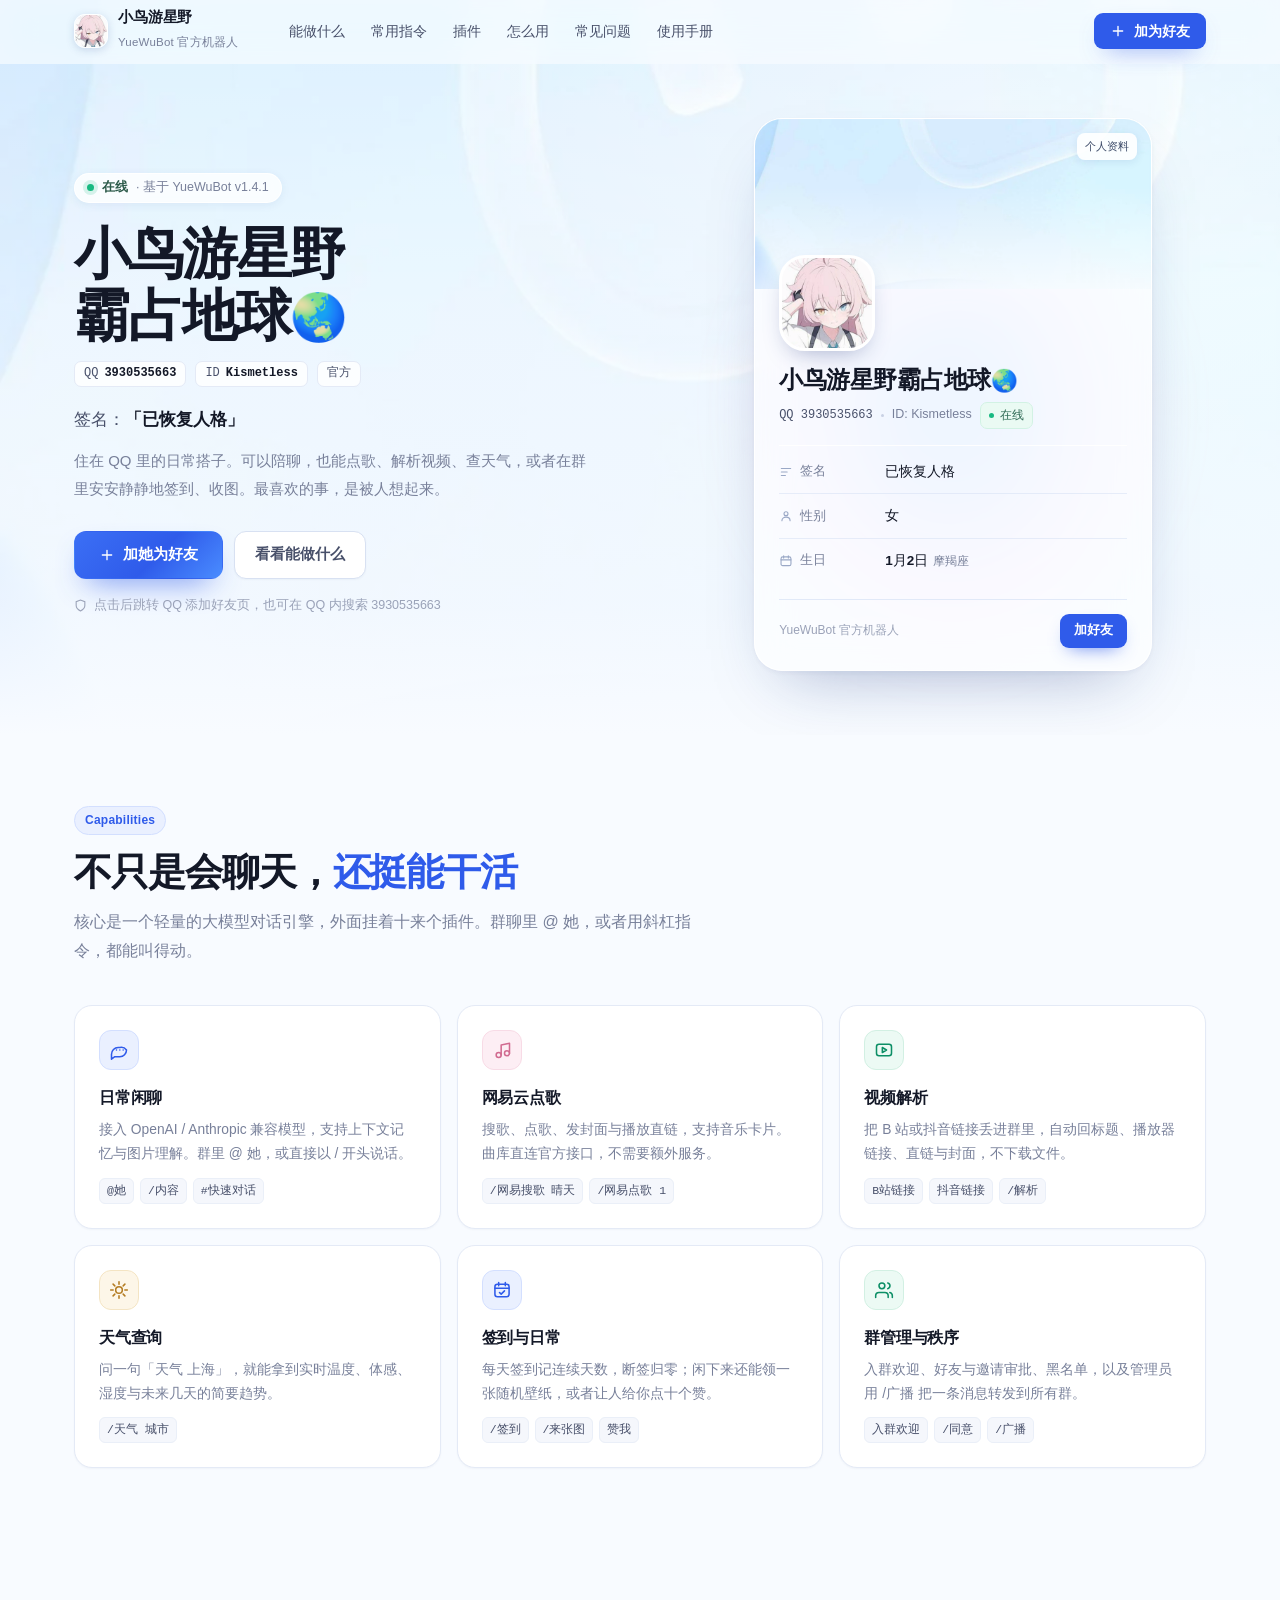
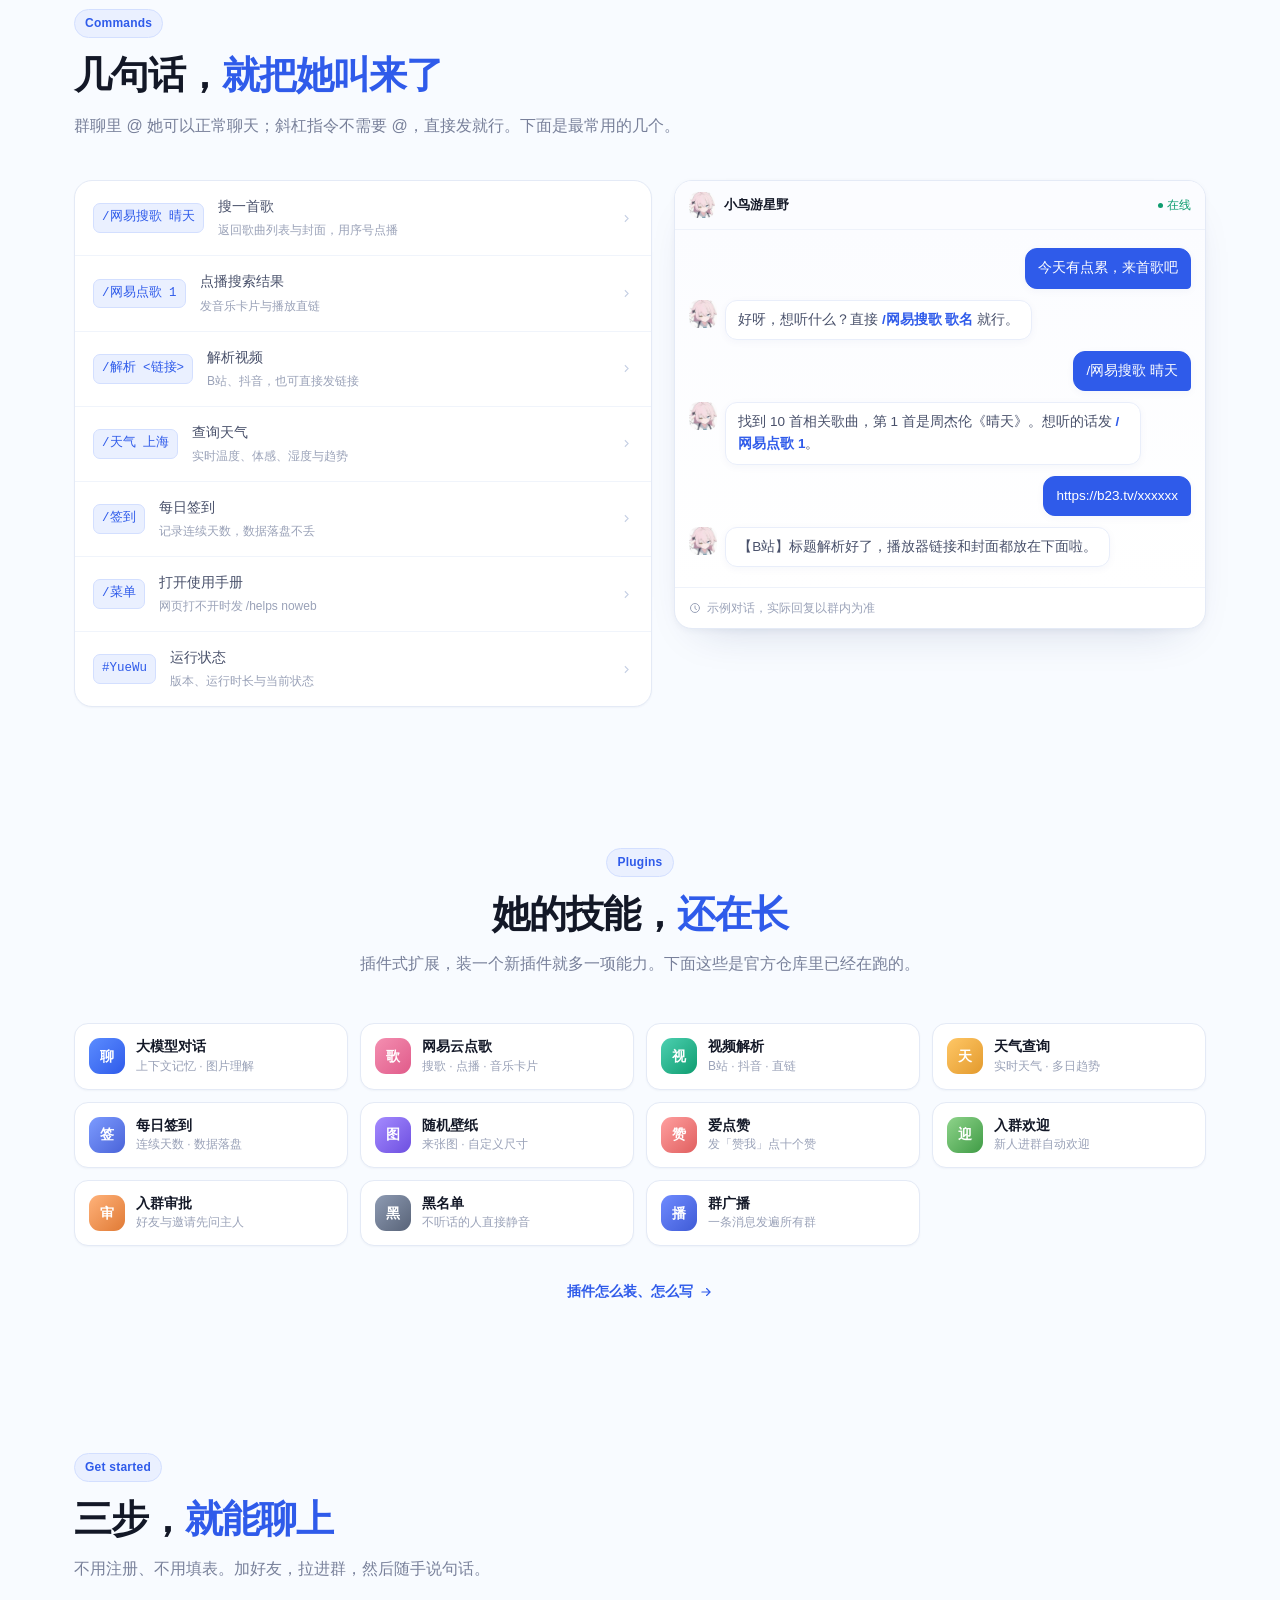
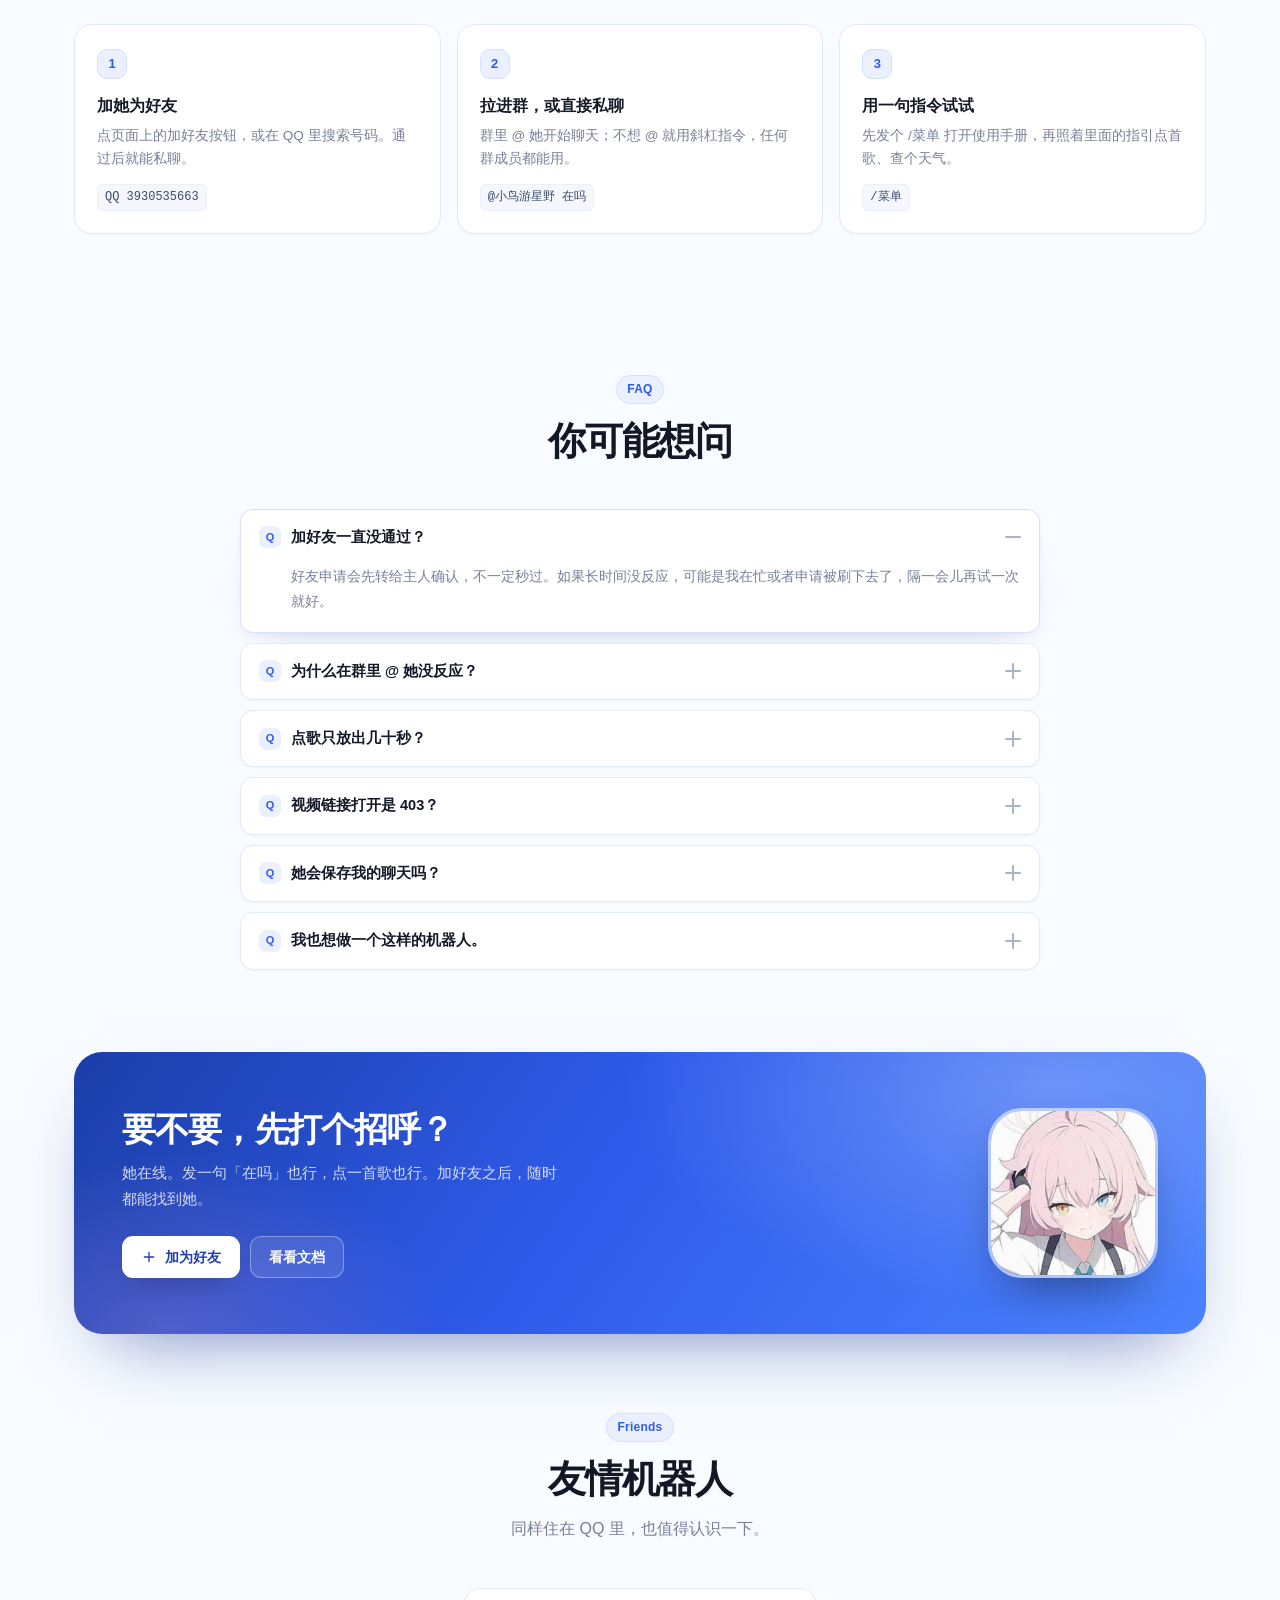
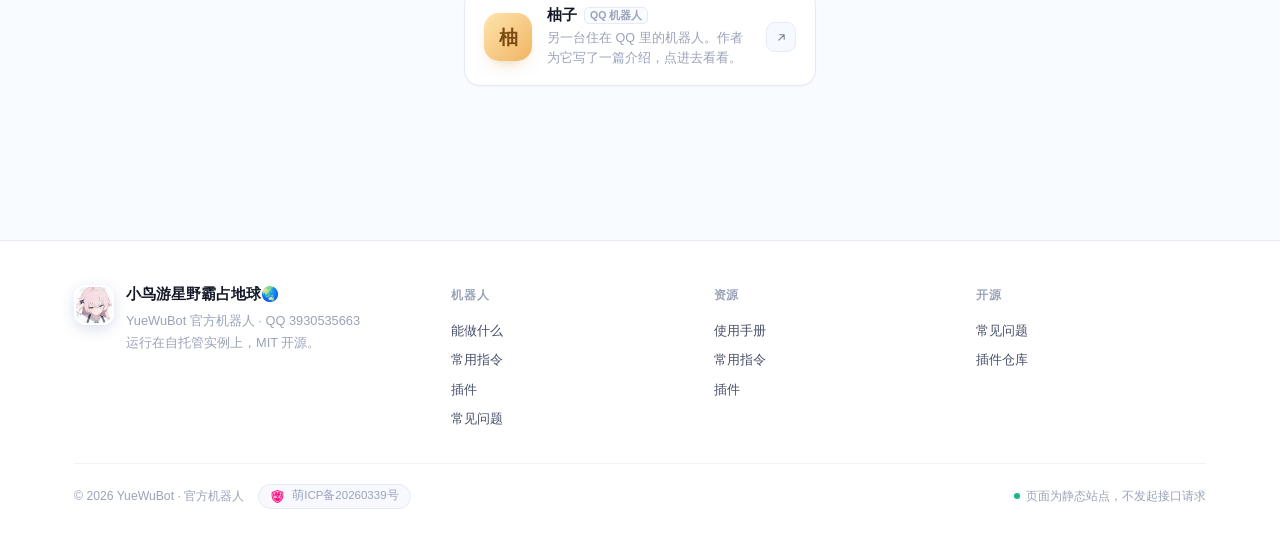
==== commit ddbdbecd: "site: 只保留机器人官网与使用手册，根路径跳转到 /bot/" ====
--- a/index.html
+++ b/index.html
@@ -2,507 +2,15 @@
 <html lang="zh-CN">
 <head>
 <meta charset="utf-8">
-<meta name="viewport" content="width=device-width,initial-scale=1,viewport-fit=cover">
-<title>开发文档 · YueWuBot</title>
-<meta name="description" content="YueWuBot 完整开发文档：专为 QQ 官方机器人打造，含安装部署、目录结构、QQ 开放平台接入、账号密码控制台、模型与图片、插件市场与依赖、插件开发规范、排障与更新日志。">
-<meta name="keywords" content="YueWuBot 文档,QQ机器人,OneBot v11,OneBot v12,QQ 官方机器人,微信机器人,插件开发,m.json,部署">
-<meta name="author" content="YueWuBot">
-<meta name="theme-color" content="#fcfcfd">
-<meta name="robots" content="index,follow">
-<link rel="canonical" href="https://chumianyi.github.io/docs/">
-<link rel="icon" type="image/svg+xml" href="assets/img/logo.svg">
-<meta property="og:type" content="article">
-<meta property="og:title" content="开发文档 · YueWuBot">
-<meta property="og:description" content="安装、接入、配置、插件开发，一份文档全部写完。">
-<meta property="og:url" content="https://chumianyi.github.io/docs/">
-<meta property="og:image" content="https://chumianyi.github.io/docs/assets/img/logo.svg">
-<link rel="stylesheet" href="assets/docs.css">
+<meta name="viewport" content="width=device-width,initial-scale=1">
+<title>YueWuBot · 官方机器人</title>
+<meta name="description" content="YueWuBot 官方机器人：加好友即可对话。">
+<link rel="canonical" href="https://chumianyi.github.io/bot/">
+<meta http-equiv="refresh" content="0; url=./bot/">
+<meta name="robots" content="noindex,follow">
+<script>location.replace("./bot/");</script>
 </head>
-<body>
-
-<header class="nav">
-  <div class="nav-in">
-    <a class="brand" href="./" aria-label="YueWuBot 文档">
-      <img src="assets/img/logo.svg" alt="YueWuBot" width="30" height="30">
-      <span><b>YueWuBot</b><small>DOCUMENTATION</small></span>
-    </a>
-    <span class="nav-sep"></span>
-    <span class="nav-title">开发文档</span>
-    <span class="chip">v1.4.1</span>
-    <div class="nav-spacer"></div>
-    <button class="search-btn" id="searchOpen" type="button" aria-label="搜索文档">
-      <svg viewBox="0 0 24 24"><circle cx="11" cy="11" r="7"/><path d="m20 20-3.5-3.5"/></svg>
-      <span>搜索文档</span><kbd>⌘K</kbd>
-    </button>
-    
-    <button class="menu-btn" id="menuBtn" type="button" aria-label="目录" aria-expanded="false">
-      <svg viewBox="0 0 24 24"><path d="M4 7h16M4 12h16M4 17h16"/></svg>
-    </button>
-  </div>
-</header>
-
-<div class="layout">
-  <aside class="sidebar" id="sidebar" aria-label="文档目录">
-    <div class="side-group">
-      <span>开始</span>
-      <a class="side-link" href="#start">快速开始</a>
-      <a class="side-link" href="#install">安装与运行</a>
-      <a class="side-link" href="#structure">目录结构</a>
-    </div>
-    <div class="side-group">
-      <span>配置</span>
-      <a class="side-link" href="#platform">平台接入</a>
-      <a class="side-link" href="#console">控制台</a>
-      <a class="side-link" href="#model">模型配置</a>
-      <a class="side-link" href="#message">消息规则</a>
-      <a class="side-link" href="#image">图片收发</a>
-      <a class="side-link" href="#update">更新与升级</a>
-    </div>
-    <div class="side-group">
-      <span>扩展</span>
-      <a class="side-link" href="#market">插件市场</a>
-      <a class="side-link" href="#deps">插件依赖</a>
-      <a class="side-link" href="#plugin">插件开发</a>
-      <a class="side-link" href="#ctx">插件 API</a>
-      <a class="side-link" href="#publish">发布插件</a>
-    </div>
-    <div class="side-group">
-      <span>其他</span>
-      <a class="side-link" href="#faq">常见问题</a>
-      <a class="side-link" href="#changelog">更新日志</a>
-      <a class="side-link" href="#license">许可证</a>
-    </div>
-    <div class="side-note">
-      <b>想要一个现成的？</b>
-      <p>同一份文档随安装包分发，也可在控制台「开发文档」中离线查看。</p>
-    </div>
-  </aside>
-
-  <main class="content" id="content">
-    <div class="prose">
-      <h1 id="top">开发文档</h1>
-      <p class="lead">从解压到上线，从接入平台到写第一个插件。本文对应 YueWuBot <strong>v1.4.1</strong>，所有配置都在本地完成，不需要任何在线服务。</p>
-
-      <div class="cards">
-        <a class="card" href="#install"><span class="ic"><svg viewBox="0 0 24 24" stroke-linecap="round" stroke-linejoin="round"><path d="M12 3v12m0 0 4-4m-4 4-4-4M4 17v2a2 2 0 0 0 2 2h12a2 2 0 0 0 2-2v-2"/></svg></span><b>安装</b><p>一条命令建环境、装依赖、起服务。</p></a>
-        <a class="card" href="#platform"><span class="ic"><svg viewBox="0 0 24 24" stroke-linecap="round" stroke-linejoin="round"><path d="M8 12h8M12 8v8"/><circle cx="12" cy="12" r="9"/></svg></span><b>接入平台</b><p>OneBot v11 / v12、QQ 与微信官方。</p></a>
-        <a class="card" href="#plugin"><span class="ic"><svg viewBox="0 0 24 24" stroke-linecap="round" stroke-linejoin="round"><path d="M14 4h6v6M20 4l-9 9"/><path d="M10 4H5a1 1 0 0 0-1 1v14a1 1 0 0 0 1 1h14a1 1 0 0 0 1-1v-5"/></svg></span><b>写插件</b><p>一个 main.py 加一个 m.json。</p></a>
-      </div>
-
-      <h2 id="start">快速开始</h2>
-      <p>YueWuBot 是单文件 Python 核心的聊天机器人，<strong>专门为 QQ 官方机器人制作</strong>：在 QQ 开放平台创建应用，填上 AppID 与 AppSecret 即可对话，不需要任何第三方协议端。同一个内核也兼容 OneBot v11 / v12 与微信官方接口。准备一台装了 <strong>Python 3.6 或更高版本</strong> 的机器就能跑，内存常驻约 40&nbsp;MB。</p>
-      <div class="grid-2">
-        <div class="tile"><b>纯净版</b><span>仅 YueWuBot 本体与 zip 插件，插件市场读取官方 <code>p.json</code>。</span></div>
-        <div class="tile"><b>AstrBot 完整兼容版</b><span>额外带兼容层，可装 AstrBot 生态插件（Beta）。</span></div>
-      </div>
-      <div class="codebox">
-        <div class="code-head"><div class="dots"><i></i><i></i><i></i></div><span>三步跑起来</span><button class="copy" type="button"><svg viewBox="0 0 24 24"><rect x="9" y="9" width="11" height="11" rx="2"/><path d="M5 15V5a2 2 0 0 1 2-2h8"/></svg>复制</button></div>
-        <pre><span class="tok-c"># 1. 解压并进入目录</span>
-unzip YueWuBot-1.4.1-src-Repo.zip
-<span class="tok-k">cd</span> YueWuBot-1.4.1-Repo
-
-<span class="tok-c"># 2. 一键安装并启动（首次会显示免责声明，输入 Y 同意）</span>
-chmod +x start.sh &amp;&amp; ./start.sh
-
-<span class="tok-c"># 3. 安装第 1 步设置管理员账号与密码（密码输入不回显）</span>
-<span class="tok-c">#    账号 ≥5 位；密码 ≥10 位，含大小写、数字与特殊字符</span>
-<span class="tok-c"># 4. 浏览器打开 127.0.0.1:6199，用刚才的账号登录</span>
-./start.sh account    <span class="tok-c">忘记账号名时可以再查一次</span>
-./start.sh setpass Chumian   <span class="tok-c">想换账号名或重设密码</span></pre>
-      </div>
-      <div class="callout info"><span class="ico"><svg viewBox="0 0 24 24" stroke-linecap="round" stroke-linejoin="round"><circle cx="12" cy="12" r="9"/><path d="M12 11v5M12 8h.01"/></svg></span><div><b>先接平台再聊天。</b>控制台能看到机器人在线，但只有配置了平台连接之后，消息才会进来。四类平台的配置方式见 <a class="link" href="#platform">平台接入</a>。</div></div>
-
-      <h2 id="install">安装与运行</h2>
-      <p class="lead">首次执行会先显示免责声明，输入 <code>Y</code> 或 <code>yes</code>（不区分大小写）同意后自动完成：创建独立虚拟环境、安装 <code>aiohttp</code>、生成配置文件与管理员账号。同意状态会记录，后续不再询问。</p>
-      <div class="codebox">
-        <div class="code-head"><div class="dots"><i></i><i></i><i></i></div><span>Linux / macOS</span><button class="copy" type="button"><svg viewBox="0 0 24 24"><rect x="9" y="9" width="11" height="11" rx="2"/><path d="M5 15V5a2 2 0 0 1 2-2h8"/></svg>复制</button></div>
-        <pre><span class="tok-k">unzip</span> YueWuBot-1.4.1-src-Repo.zip
-<span class="tok-k">cd</span> YueWuBot-1.4.1-Repo
-<span class="tok-k">chmod</span> +x start.sh <span class="tok-k">&amp;&amp;</span> ./start.sh    <span class="tok-c">同意免责声明后安装并启动（第 1 步设账号）</span>
-./start.sh account    <span class="tok-c">查看控制台账号名</span>
-./start.sh setpass    <span class="tok-c">修改账号或密码（输入不显示）</span>
-./forgot-password.sh  <span class="tok-c">忘记密码：重置为 20 位随机密码</span>
-./forgot-password.sh Chumian <span class="tok-c">连账号名一起改</span></pre>
-      </div>
-      <div class="codebox">
-        <div class="code-head"><div class="dots"><i></i><i></i><i></i></div><span>Windows · PowerShell</span><button class="copy" type="button"><svg viewBox="0 0 24 24"><rect x="9" y="9" width="11" height="11" rx="2"/><path d="M5 15V5a2 2 0 0 1 2-2h8"/></svg>复制</button></div>
-        <pre><span class="tok-k">Expand-Archive</span> YueWuBot-1.4.1-src-Repo.zip -DestinationPath .
-<span class="tok-k">cd</span> YueWuBot-1.4.1-Repo
-<span class="tok-k">powershell</span> -ExecutionPolicy Bypass -File .\install.ps1
-<span class="tok-c"># 安装完成后双击 start.bat 启动</span></pre>
-      </div>
-      <h3>依赖源</h3>
-      <p>默认使用<strong>本站托管的预编译包</strong>，失败后依次降级到<strong>中科大源</strong>、<strong>清华源</strong>，任一成功即继续。安装前会检查并升级 <code>pip</code>；虚拟环境或 pip 损坏时自动重建。需要走内网镜像时用 <code>YW_MIRROR</code> 与 <code>PIP_MIRROR</code> 指定。</p>
-      <h3>管理命令</h3>
-      <div class="table-wrap"><table><thead><tr><th>命令</th><th>作用</th></tr></thead><tbody>
-        <tr><td><code>./start.sh</code></td><td>安装依赖并启动（默认动作）</td></tr>
-        <tr><td><code>./start.sh fg</code></td><td>前台运行，便于调试，<kbd>Ctrl</kbd>+<kbd>C</kbd> 退出</td></tr>
-        <tr><td><code>./start.sh deps</code></td><td>仅安装或修复依赖，不改动配置</td></tr>
-        <tr><td><code>./start.sh doctor</code></td><td>环境诊断：Python、依赖、端口、权限、服务方式</td></tr>
-        <tr><td><code>./start.sh stop</code> / <code>restart</code></td><td>停止 / 重启服务</td></tr>
-        <tr><td><code>./start.sh status</code></td><td>查看运行状态与端口监听</td></tr>
-        <tr><td><code>./start.sh logs</code></td><td>查看实时日志</td></tr>
-        <tr><td><code>./start.sh account</code></td><td>输出控制台账号名与密码存储方式（不可回显明文）</td></tr>
-        <tr><td><code>./start.sh setpass [账号]</code></td><td>创建或修改控制台账号，密码用隐藏输入，可随时执行</td></tr>
-        <tr><td><code>./forgot-password.sh [账号]</code></td><td>重置管理员密码为 20 位随机密码，明文 100 秒后自动清除；带上账号名可同时改名</td></tr>
-        <tr><td><code>./start.sh uninstall</code></td><td>移除服务，保留配置与插件数据</td></tr>
-      </tbody></table></div>
-      <h3>环境变量</h3>
-      <div class="table-wrap"><table><thead><tr><th>变量</th><th>默认值</th><th>说明</th></tr></thead><tbody>
-        <tr><td><code>YW_PORT</code></td><td>6199</td><td>控制台与 WebSocket 监听端口</td></tr>
-        <tr><td><code>YW_HOST</code></td><td>127.0.0.1</td><td>监听地址；对外暴露可设为 0.0.0.0</td></tr>
-        <tr><td><code>YW_ACCEPT</code></td><td>无</td><td>非交互环境下设为 <code>Y</code> 视为已同意免责声明</td></tr>
-        <tr><td><code>YW_MIRROR</code></td><td>本站包</td><td>首选依赖镜像地址</td></tr>
-        <tr><td><code>PIP_MIRROR</code></td><td>清华源</td><td>备用镜像，可换成内网源</td></tr>
-        <tr><td><code>YW_MARKET_URL</code></td><td>官方 p.json</td><td>插件市场索引地址，可自建源</td></tr>
-      </tbody></table></div>
-      <div class="callout warn"><span class="ico"><svg viewBox="0 0 24 24" stroke-linecap="round" stroke-linejoin="round"><path d="M12 4 2.5 20h19L12 4Z"/><path d="M12 10v4M12 17h.01"/></svg></span><div><b>安全提示：</b>控制台默认只监听回环地址。若需公网访问，请通过 Nginx 等反向代理转发并启用 HTTPS，不要直接把 <code>0.0.0.0</code> 暴露在公网。</div></div>
-
-      <h2 id="structure">目录结构</h2>
-      <p>部署包保持极简，运行时产生的目录不会随包分发。</p>
-      <div class="codebox">
-        <div class="code-head"><div class="dots"><i></i><i></i><i></i></div><span>项目目录</span></div>
-        <pre>YueWuBot-1.4.1-Repo/
-├── yuewubot.py       <span class="tok-c">主程序（单文件核心）</span>
-├── start.sh          <span class="tok-c">安装与管理脚本</span>
-├── forgot-password.sh <span class="tok-c">忘记密码时重置（20 位随机密码）</span>
-├── web/              <span class="tok-c">控制台前端与内置文档</span>
-├── plugins/          <span class="tok-c">已安装插件，每个插件一个目录</span>
-├── LICENSE           <span class="tok-c">MIT 许可证</span>
-├── THIRD-PARTY.md    <span class="tok-c">第三方依赖声明</span>
-├── data/             <span class="tok-c">运行时生成：config.json / 图片缓存</span>
-└── .venv/            <span class="tok-c">运行时生成：Python 虚拟环境</span></pre>
-      </div>
-      <p><code>data/</code> 与 <code>.venv/</code> 首次启动时生成，删除后重启会重新创建；注意删除 <code>data/</code> 会重置配置与管理员账号。<strong>AstrBot 完整兼容版</strong>另含 <code>plugins_astrbot/</code>、<code>astrbot_compat.py</code> 与 <code>astrbot_official/</code>，纯净版不含任何 AstrBot 组件。</p>
-
-      <h2 id="platform">平台接入</h2>
-      <p class="lead">v1.4.1 原生支持四类平台：<strong>OneBot v11</strong>、<strong>OneBot v12</strong>、<strong>QQ 官方机器人</strong>与<strong>微信官方机器人</strong>。OneBot 最多 20 条连接同时在线，每条链路独立管理；四类链路可以并存，回复只会回到消息来源的那一条。</p>
-      <div class="grid-2">
-        <div class="tile"><b>OneBot v11</b><span>任何兼容 v11 的实现，走标准 WebSocket 与 11 号 API，双向连接。</span></div>
-        <div class="tile"><b>OneBot v12</b><span>v12 事件与 API：<code>get_self_info</code>、<code>send_message</code> 与 <code>detail_type</code>。</span></div>
-        <div class="tile"><b>QQ 官方机器人</b><span>AppID + AppSecret 换 AccessToken，接入官方网关，处理 C2C 与群 @ 事件。</span></div>
-        <div class="tile"><b>微信官方机器人</b><span>公众号回调验签 + 客服消息回复，每个账号一个回调地址。</span></div>
-      </div>
-
-      <h3>OneBot：两种连接方向</h3>
-      <div class="grid-2">
-        <div class="tile"><b>server · 平台连入</b><span>YueWuBot 监听 WebSocket，由平台侧主动连过来。适合平台与机器人同机或可直连的场景。</span></div>
-        <div class="tile"><b>client · 机器人主动连</b><span>YueWuBot 主动连接平台提供的 WS 地址。适合平台在容器或内网、机器人无法被反向访问的场景。</span></div>
-      </div>
-      <div class="codebox">
-        <div class="code-head"><div class="dots"><i></i><i></i><i></i></div><span>WebSocket 地址</span><button class="copy" type="button"><svg viewBox="0 0 24 24"><rect x="9" y="9" width="11" height="11" rx="2"/><path d="M5 15V5a2 2 0 0 1 2-2h8"/></svg>复制</button></div>
-        <pre><span class="tok-c"># 默认连接（v11 / v12 共用同一个入口）</span>
-ws://127.0.0.1:6199/ws
-
-<span class="tok-c"># 指定连接 ID 与访问令牌（推荐用于多平台）</span>
-ws://127.0.0.1:6199/ws?conn=snow&amp;access_token=YOUR_TOKEN
-
-<span class="tok-c"># 机器人主动连出时，填写平台侧地址</span>
-ws://127.0.0.1:3001</pre>
-      </div>
-      <h3>OneBot 连接配置项</h3>
-      <div class="table-wrap"><table><thead><tr><th>字段</th><th>说明</th></tr></thead><tbody>
-        <tr><td><code>kind</code></td><td><code>onebot11</code> 或 <code>onebot12</code></td></tr>
-        <tr><td><code>id</code></td><td>连接唯一标识，用于 <code>?conn=</code> 路由，如 <code>snow</code>、<code>nap</code></td></tr>
-        <tr><td><code>name</code></td><td>控制台显示名称</td></tr>
-        <tr><td><code>direction</code></td><td><code>server</code> 等待连入 / <code>client</code> 主动连出</td></tr>
-        <tr><td><code>url</code></td><td>client 模式下要连接的目标地址</td></tr>
-        <tr><td><code>access_token</code></td><td>该链路的鉴权令牌，可留空表示不鉴权</td></tr>
-        <tr><td><code>enabled</code></td><td>是否启用这条连接</td></tr>
-      </tbody></table></div>
-
-      <h3>QQ 官方机器人</h3>
-      <p>在 QQ 开放平台创建机器人后，把 <code>AppID</code> 与 <code>AppSecret</code> 填进「平台 → 新增连接 → QQ 官方机器人」。连接时依次调用 <code>getAppAccessToken</code> 换取令牌、拉取 <code>/gateway</code> 地址，随后按心跳 <code>op1</code>、鉴权 <code>op2</code>、重连 <code>op7</code>、失效 <code>op9</code> 维护长连接。收到 <code>C2C_MESSAGE_CREATE</code> 与 <code>GROUP_AT_MESSAGE_CREATE</code> 事件后走同一套模型与插件。</p>
-      <div class="callout info"><span class="ico"><svg viewBox="0 0 24 24" stroke-linecap="round" stroke-linejoin="round"><circle cx="12" cy="12" r="9"/><path d="M12 11v5M12 8h.01"/></svg></span><div>官方机器人需要先在开放平台申请到「私聊」与「群 @」权限，并在后台配置好 IP 白名单；<code>intents</code> 默认只订阅群与私聊消息事件。</div></div>
-
-      <h3>微信官方机器人</h3>
-      <p>「平台 → 新增连接 → 微信官方机器人」填入公众号的 <code>AppID</code>、<code>AppSecret</code> 与自定义 <code>Token</code>。每条连接有独立回调地址：</p>
-      <div class="codebox"><div class="code-head"><div class="dots"><i></i><i></i><i></i></div><span>公众号后台填写</span><button class="copy" type="button"><svg viewBox="0 0 24 24"><rect x="9" y="9" width="11" height="11" rx="2"/><path d="M5 15V5a2 2 0 0 1 2-2h8"/></svg>复制</button></div>
-        <pre>https://你的域名/wechat/&lt;连接 ID&gt;
-
-<span class="tok-c"># 例：连接 ID 为 wx 时</span>
-https://bot.example.com/wechat/wx</pre>
-      </div>
-      <p>回调走 <code>SHA1</code> 验签，校验通过返回 <code>echostr</code>；消息事件解析后按客服消息接口 <code>cgi-bin/message/custom/send</code> 回复，48 小时内可多次回复。微信要求公网可达的 <code>https</code> 地址，请用反向代理把 <code>/wechat/</code> 转发到控制台端口。</p>
-      <p>每条消息都会带上它的来源连接，回复、点赞与原生 API 调用会自动回到原链路，不会串到其他平台。旧版单连接设置（<code>platform.mode</code> / <code>platform.url</code> / <code>platform.access_token</code>）会自动迁移为名为 <strong>默认连接</strong> 的一条链路。</p>
-      <div class="callout tip"><span class="ico"><svg viewBox="0 0 24 24" stroke-linecap="round" stroke-linejoin="round"><path d="m4 12 5 5L20 6"/></svg></span><div><b>容器部署：</b>平台运行在 Docker 中时，地址请指向宿主机网关而非 <code>127.0.0.1</code>，并在容器侧配置 <code>host-gateway</code>。纯净源码包不包含平台容器。</div></div>
-
-      <h2 id="console">控制台</h2>
-      <p>安装第 1 步就会设置管理员账号：<strong>账号 5–32 位</strong>（字母、数字、<code>_ . -</code>），<strong>密码至少 10 位且需同时包含大写字母、小写字母、数字与特殊字符</strong>，可选 emoji；<strong>输入密码时不显示任何字符</strong>，光标不动属正常现象。密码以 <code>PBKDF2-SHA256</code>（20 万次迭代）加盐摘要保存在 <code>data/config.json</code>，任何页面都不会回显明文。安装时跳过或忘记账号名，可用 <code>./start.sh setpass</code> 重新设置，<code>./start.sh account</code> 查看当前账号。登录态是 24 小时有效的会话，同一 IP 每分钟最多 8 次登录尝试。</p>
-      <div class="table-wrap"><table><thead><tr><th>页面</th><th>用途</th></tr></thead><tbody>
-        <tr><td>概览</td><td>版本、运行时长、内存占用、消息统计与平台链路状态</td></tr>
-        <tr><td>试聊</td><td>不经过 QQ，直接与当前模型对话以验证配置</td></tr>
-        <tr><td>模型</td><td>接口地址、Key、模型名、人设与超时重试参数</td></tr>
-        <tr><td>平台</td><td>四类平台连接的增删改、连接状态与最近错误</td></tr>
-        <tr><td>插件</td><td>上传 zip、启停、参数配置、依赖安装与休眠状态</td></tr>
-        <tr><td>插件市场</td><td>读取官方 <code>p.json</code>，点安装即克隆并生效</td></tr>
-        <tr><td>日志</td><td>实时运行日志流</td></tr>
-        <tr><td>设置</td><td>修改密码、更新检查、运行参数、重启与退出登录</td></tr>
-      </tbody></table></div>
-      <p>向机器人发送 <code>#YueWu</code> 会返回纯文本状态信息：</p>
-      <div class="codebox"><div class="code-head"><div class="dots"><i></i><i></i><i></i></div><span>机器人回复</span></div>
-        <pre>YueWuBot信息
-运行时间: 0天3时12分8秒
-运行状态: 正常
-操作系统: Linux 4.18.0 x86_64
-当前负载: 0.42 / 0.35 / 0.31
-当前版本: 1.4.1
-更新检测: 您无需更新</pre></div>
-      <div class="callout info"><span class="ico"><svg viewBox="0 0 24 24" stroke-linecap="round" stroke-linejoin="round"><circle cx="12" cy="12" r="9"/><path d="M12 11v5M12 8h.01"/></svg></span><div>密码摘要只保存在服务端配置文件中，重启不会变化，但删除 <code>data/</code> 会要求重新创建账号。忘记密码时在服务器执行 <code>./forgot-password.sh</code>：脚本生成 20 位随机密码并写入 <code>data/password-reset.txt</code>（权限 600），终端同时打印明文；100 秒后明文自动删除，只保留新的哈希值，所有已登录会话立即失效。</div></div>
-
-      <h2 id="model">模型配置</h2>
-      <p class="lead">支持 <strong>OpenAI Chat Completions</strong> 与 <strong>Anthropic Messages</strong> 两种协议，在控制台「模型」页选择协议后填写地址、Key 与模型名即可。</p>
-      <div class="table-wrap"><table><thead><tr><th>参数</th><th>默认值</th><th>说明</th></tr></thead><tbody>
-        <tr><td><code>protocol</code></td><td>openai</td><td><code>openai</code> 或 <code>anthropic</code>，决定请求路径与鉴权头</td></tr>
-        <tr><td><code>base_url</code></td><td>https://api.deepseek.com</td><td>接口根地址，自动补全 <code>/chat/completions</code> 或 <code>/v1/messages</code></td></tr>
-        <tr><td><code>api_key</code></td><td>空</td><td>服务商密钥，仅保存在本地配置</td></tr>
-        <tr><td><code>model</code></td><td>deepseek-flash</td><td>模型名称；旧版本名称会自动迁移</td></tr>
-        <tr><td><code>temperature</code></td><td>0.85</td><td>采样温度</td></tr>
-        <tr><td><code>max_tokens</code></td><td>800</td><td>单次回复最大 token 数</td></tr>
-        <tr><td><code>retries</code></td><td>3</td><td>失败重试次数，仅对 5xx 与连接错误重试</td></tr>
-        <tr><td><code>timeout</code></td><td>8</td><td>单次请求超时（秒）</td></tr>
-        <tr><td><code>system_prompt</code></td><td>内置人设</td><td>系统提示词，可自由替换</td></tr>
-        <tr><td><code>vision</code></td><td>true</td><td>是否允许处理图片消息</td></tr>
-      </tbody></table></div>
-      <p><strong>Anthropic 协议</strong>使用 <code>x-api-key</code> 与 <code>anthropic-version: 2023-06-01</code> 鉴权，人设作为顶层 <code>system</code> 字段发送，回复从 <code>content</code> 文本块提取。地址填 <code>https://api.anthropic.com</code> 即可。客户端错误（4xx）不会重试，会直接给出明确提示；服务端错误与网络异常按短超时快速重试。</p>
-
-      <h2 id="message">消息规则</h2>
-      <div class="table-wrap"><table><thead><tr><th>发送方式</th><th>行为</th></tr></thead><tbody>
-        <tr><td>普通消息</td><td>群聊中需要 @ 机器人才会触发对话</td></tr>
-        <tr><td><code>/内容</code></td><td>以斜杠开头，群聊中无需 @ 直接进入对话</td></tr>
-        <tr><td><code>#内容</code></td><td>以井号开头，开启快速群对话</td></tr>
-        <tr><td><code>#YueWu</code></td><td>返回固定版式状态：机器人信息、运行时间、运行状态、操作系统、当前负载、当前版本、更新检测</td></tr>
-        <tr><td>插件触发词</td><td>声明了 <code>triggers</code> 的插件可免 @ 全局识别并自动唤醒</td></tr>
-      </tbody></table></div>
-      <p>插件休眠与唤醒由核心自动管理：只有声明了触发词的插件会被闲置回收，消息到达时按需加载，因此长期运行也不会持续占用内存。</p>
-
-      <h2 id="image">图片收发</h2>
-      <p class="lead">v1.4.1 起消息与图片双向打通：用户发来的图片会转成 <code>data URL</code> 随消息一起交给模型；模型回复里的图片链接会被自动拆出来，作为图片消息发出。</p>
-      <div class="table-wrap"><table><thead><tr><th>方向</th><th>行为</th></tr></thead><tbody>
-        <tr><td>接收</td><td>解析消息段中的 <code>image</code>，下载后转 data URL（单张上限 8&nbsp;MB），作为多模态输入发给模型</td></tr>
-        <tr><td>发送</td><td>识别 Markdown <code>![](url)</code> 与 <code>&lt;img src&gt;</code>，先发文字、再逐张发图，正文中不再残留链接</td></tr>
-        <tr><td>开关</td><td>「模型」页的<strong>接收图片</strong>与<strong>自动发图</strong>两个开关，分别控制两个方向</td></tr>
-        <tr><td>插件</td><td><code>ctx.images</code> 拿到本条消息的图片地址，<code>ctx.send_image(src)</code> 直接发图</td></tr>
-      </tbody></table></div>
-      <div class="callout info"><span class="ico"><svg viewBox="0 0 24 24" stroke-linecap="round" stroke-linejoin="round"><circle cx="12" cy="12" r="9"/><path d="M12 11v5M12 8h.01"/></svg></span><div>只有支持视觉的模型才能理解图片。使用纯文本模型时建议关闭「接收图片」，避免把大段 data URL 塞进上下文。</div></div>
-
-      <h2 id="update">更新与升级</h2>
-      <p class="lead">控制台会读取官方 <code>v.json</code> 判断版本，发现新版本时在顶栏提示，点一下即可完成下载、校验、备份、覆盖与重启。</p>
-      <div class="table-wrap"><table><thead><tr><th>字段</th><th>说明</th></tr></thead><tbody>
-        <tr><td><code>version</code></td><td>最新版本号，与当前 <code>VERSION</code> 做数值比较（<code>1.10.0</code> 大于 <code>1.9.9</code>）</td></tr>
-        <tr><td><code>package</code></td><td>更新包直链，必须是 <code>https://</code>；包内任意层级含 <code>yuewubot.py</code> 即可</td></tr>
-        <tr><td><code>sha256</code></td><td>更新包摘要，校验不一致立即中止，不会覆盖任何文件</td></tr>
-        <tr><td><code>notes</code></td><td>更新说明，字符串数组，控制台逐条展示</td></tr>
-      </tbody></table></div>
-      <div class="codebox"><div class="code-head"><div class="dots"><i></i><i></i><i></i></div><span>v.json 示例</span></div>
-        <pre>{
-  <span class="tok-s">"version"</span>: <span class="tok-s">"1.4.1"</span>,
-  <span class="tok-s">"date"</span>: <span class="tok-s">"2026-11-09"</span>,
-  <span class="tok-s">"notes"</span>: [<span class="tok-s">"控制台重写为侧边栏"</span>, <span class="tok-s">"新增四类平台接入"</span>],
-  <span class="tok-s">"package"</span>: <span class="tok-s">"https://你的域名/downloads/YueWuBot-1.4.1-src-Repo.zip"</span>,
-  <span class="tok-s">"sha256"</span>: <span class="tok-s">"27a1bc61…3fd7e67"</span>
-}</pre></div>
-      <p>覆盖时<strong>保留</strong> <code>data/</code>、<code>plugins/</code>、<code>.venv/</code>、<code>__pycache__/</code> 与 <code>.git/</code>，其余文件先备份到 <code>data/backups/&lt;旧版本&gt;-&lt;时间&gt;/</code> 再替换。完成后进程以退出码 <code>3</code> 退出，由 systemd 或 <code>start.sh</code> 守护拉起，因此<strong>请务必用服务方式运行</strong>，前台手动运行时更新后不会自动回来。检测地址可在「设置 → 版本更新」里改，方便自建更新源。</p>
-
-      <h2 id="market">插件市场</h2>
-      <p class="lead">控制台「插件市场」页把远程索引变成可点的卡片，点安装即完成下载与安装，已装插件标记为「已安装」。</p>
-      <div class="table-wrap"><table><thead><tr><th>版本</th><th>索引来源</th><th>安装位置</th></tr></thead><tbody>
-        <tr><td>纯净源码包</td><td>自定义索引地址（<code>YW_MARKET_URL</code>）</td><td><code>plugins/</code></td></tr>
-        <tr><td>AstrBot 完整兼容版（1.3.2）</td><td><code>https://cloud.astrbot.app/api/v1/market/plugins</code></td><td><code>plugins_astrbot/</code></td></tr>
-      </tbody></table></div>
-      <h3>p.json 格式</h3>
-      <div class="codebox"><div class="code-head"><div class="dots"><i></i><i></i><i></i></div><span>索引结构</span></div>
-        <pre>{
-  <span class="tok-s">"schema"</span>: 1,
-  <span class="tok-s">"plugins"</span>: [
-    {
-      <span class="tok-s">"id"</span>: <span class="tok-s">"weather"</span>,              <span class="tok-c">// 安装后的目录名</span>
-      <span class="tok-s">"title"</span>: <span class="tok-s">"天气查询"</span>,           <span class="tok-c">// 市场卡片标题</span>
-      <span class="tok-s">"description"</span>: <span class="tok-s">"…"</span>,
-      <span class="tok-s">"version"</span>: <span class="tok-s">"1.0.0"</span>,
-      <span class="tok-s">"author"</span>: <span class="tok-s">"YueWu"</span>,
-      <span class="tok-s">"repo"</span>: <span class="tok-s">"https://github.com/chumianyi/yuewubot-plugins"</span>,
-      <span class="tok-s">"dir"</span>: <span class="tok-s">"weather"</span>,             <span class="tok-c">// 插件在仓库中的子目录，留空表示根目录</span>
-      <span class="tok-s">"branch"</span>: <span class="tok-s">"main"</span>,
-      <span class="tok-s">"icon"</span>: <span class="tok-s">"https://…/icon.png"</span>,
-      <span class="tok-s">"tags"</span>: [<span class="tok-s">"天气"</span>]
-    }
-  ]
-}</pre>
-      </div>
-      <p>安装流程：下载 codeload 压缩包（失败再回落 <code>git clone --depth 1</code>）→ 定位含 <code>m.json</code>（兼容版为 <code>metadata.yaml</code>）的目录 → 复制到插件目录 → 注册、装依赖并立即加载。v1.4.1 默认压缩包优先，单个插件通常 1–3 秒装完；索引地址可用 <code>YW_MARKET_URL</code> 覆盖，方便自建插件源。</p>
-
-      <h2 id="deps">插件依赖</h2>
-      <p class="lead">插件可以自带依赖。加载前核心会读取插件目录下的 <code>requirements.txt</code>，或 <code>m.json</code> 里的 <code>requirements</code> 数组，把它们装进项目虚拟环境。</p>
-      <div class="codebox"><div class="code-head"><div class="dots"><i></i><i></i><i></i></div><span>两种声明方式</span><button class="copy" type="button"><svg viewBox="0 0 24 24"><rect x="9" y="9" width="11" height="11" rx="2"/><path d="M5 15V5a2 2 0 0 1 2-2h8"/></svg>复制</button></div>
-        <pre><span class="tok-c"># 方式一：requirements.txt（每行一个包）</span>
-pillow&gt;=9.0
-qrcode
-
-<span class="tok-c"># 方式二：m.json 中声明</span>
-{ <span class="tok-s">"requirements"</span>: [<span class="tok-s">"pillow>=9.0"</span>, <span class="tok-s">"qrcode"</span>] }</pre></div>
-      <p>安装走控制台的 <code>pip</code> 镜像链（中科大 → 清华 → 官方），结果写入 <code>data/plugin_deps.json</code>。为安全起见，只接受包名与版本约束这一行写法：以 <code>-</code> 开头的选项、含 <code>://</code>、路径分隔符或 <code>@</code> 的行会被拒绝并回显在「非法行」里，避免通过依赖注入执行任意命令。插件卡片上的「重装依赖」可以强制再装一次。</p>
-
-      <h2 id="plugin">插件开发</h2>
-      <p class="lead">插件是一个 zip 包，根目录固定放 <code>main.py</code> 与 <code>m.json</code>，可选 <code>icon.png</code>；其余文件一律放进 <code>assets/</code>。</p>
-      <div class="codebox"><div class="code-head"><div class="dots"><i></i><i></i><i></i></div><span>插件包结构</span></div>
-        <pre>my-plugin.zip
-├── main.py       <span class="tok-c">插件逻辑</span>
-├── m.json        <span class="tok-c">元信息</span>
-├── icon.png      <span class="tok-c">可选图标</span>
-└── assets/       <span class="tok-c">其它资源与数据文件</span></pre></div>
-      <h3>m.json 字段</h3>
-      <div class="table-wrap"><table><thead><tr><th>字段</th><th>类型</th><th>说明</th></tr></thead><tbody>
-        <tr><td><code>name</code></td><td>string</td><td>插件显示名称</td></tr>
-        <tr><td><code>version</code></td><td>string</td><td>版本号</td></tr>
-        <tr><td><code>author</code></td><td>string</td><td>作者</td></tr>
-        <tr><td><code>description</code></td><td>string</td><td>简介</td></tr>
-        <tr><td><code>commands</code></td><td>array</td><td>指令列表，每项含 <code>name</code>、<code>aliases</code>、<code>handler</code></td></tr>
-        <tr><td><code>hooks</code></td><td>object</td><td>钩子名到函数名的映射，如 <code>on_message</code></td></tr>
-        <tr><td><code>triggers</code></td><td>object</td><td>钩子对应触发词数组，用于免 @ 识别与按需唤醒</td></tr>
-        <tr><td><code>config</code></td><td>object</td><td>配置表单定义，控制台自动生成输入项</td></tr>
-        <tr><td><code>repository</code></td><td>string</td><td>源码仓库地址（可选）</td></tr>
-      </tbody></table></div>
-      <div class="codebox"><div class="code-head"><div class="dots"><i></i><i></i><i></i></div><span>m.json 示例</span><button class="copy" type="button"><svg viewBox="0 0 24 24"><rect x="9" y="9" width="11" height="11" rx="2"/><path d="M5 15V5a2 2 0 0 1 2-2h8"/></svg>复制</button></div>
-        <pre>{
-  <span class="tok-s">"name"</span>: <span class="tok-s">"示例插件"</span>,
-  <span class="tok-s">"version"</span>: <span class="tok-s">"1.0.0"</span>,
-  <span class="tok-s">"author"</span>: <span class="tok-s">"You"</span>,
-  <span class="tok-s">"description"</span>: <span class="tok-s">"一句话说明插件做什么"</span>,
-  <span class="tok-s">"hooks"</span>: { <span class="tok-s">"on_message"</span>: <span class="tok-s">"on_message"</span> },
-  <span class="tok-s">"triggers"</span>: { <span class="tok-s">"on_message"</span>: [<span class="tok-s">"你好"</span>] },
-  <span class="tok-s">"commands"</span>: [
-    { <span class="tok-s">"name"</span>: <span class="tok-s">"hello"</span>, <span class="tok-s">"handler"</span>: <span class="tok-s">"cmd_hello"</span>, <span class="tok-s">"description"</span>: <span class="tok-s">"打个招呼"</span> }
-  ],
-  <span class="tok-s">"config"</span>: {
-    <span class="tok-s">"times"</span>: { <span class="tok-s">"type"</span>: <span class="tok-s">"number"</span>, <span class="tok-s">"label"</span>: <span class="tok-s">"次数"</span>, <span class="tok-s">"default"</span>: 1 }
-  }
-}</pre></div>
-      <h3>main.py 约定</h3>
-      <p>核心按名称查找钩子函数，支持同步与异步两种写法。指令函数接收 <code>(ctx, args)</code>，钩子函数按钩子签名接收 <code>ctx</code> 或 <code>bot</code>。分发前会注入插件配置到 <code>ctx.cfg</code>，用 <code>ctx.reply()</code> 回复，用 <code>ctx.api()</code> 调原生 OneBot 接口。</p>
-      <div class="codebox"><div class="code-head"><div class="dots"><i></i><i></i><i></i></div><span>main.py 示例</span><button class="copy" type="button"><svg viewBox="0 0 24 24"><rect x="9" y="9" width="11" height="11" rx="2"/><path d="M5 15V5a2 2 0 0 1 2-2h8"/></svg>复制</button></div>
-        <pre><span class="tok-k">async def</span> <span class="tok-f">cmd_hello</span>(ctx, args):
-    times = <span class="tok-k">int</span>((ctx.cfg <span class="tok-k">or</span> {}).get(<span class="tok-s">"times"</span>) <span class="tok-k">or</span> 1)
-    <span class="tok-k">await</span> ctx.reply(<span class="tok-s">"你好呀～"</span> * times)
-
-<span class="tok-k">async def</span> <span class="tok-f">on_message</span>(ctx):
-    <span class="tok-k">if</span> <span class="tok-s">"你好"</span> <span class="tok-k">in</span> ctx.text:
-        <span class="tok-k">await</span> ctx.reply(<span class="tok-s">"在的"</span>)
-        <span class="tok-k">return</span> <span class="tok-k">True</span>          <span class="tok-c"># 返回 True 表示已处理，不再往下分发</span>
-    <span class="tok-k">return</span> <span class="tok-k">False</span>
-
-<span class="tok-k">async def</span> <span class="tok-f">on_startup</span>(bot):
-    <span class="tok-k">print</span>(<span class="tok-s">"[hello] 已加载"</span>)</pre></div>
-      <p>需要持久化的数据写入插件目录下的 <code>data/</code>（或 <code>assets/</code>），插件目录会随部署一起保留，重启不会丢失。</p>
-      <div class="callout warn"><span class="ico"><svg viewBox="0 0 24 24" stroke-linecap="round" stroke-linejoin="round"><path d="M12 4 2.5 20h19L12 4Z"/><path d="M12 10v4M12 17h.01"/></svg></span><div><b>注意：</b>插件代码以与主进程相同的权限执行，请只安装你信任来源的 zip 包。生产环境建议使用独立低权限账号运行机器人。</div></div>
-
-      <h2 id="ctx">插件 API</h2>
-      <p><code>ctx</code> 是每条消息的上下文对象，插件里最常用的能力都挂在它上面。</p>
-      <div class="table-wrap"><table><thead><tr><th>属性 / 方法</th><th>说明</th></tr></thead><tbody>
-        <tr><td><code>ctx.text</code></td><td>本条消息的纯文本（图片、表情会被转成占位符）</td></tr>
-        <tr><td><code>ctx.user_id</code> / <code>ctx.group_id</code></td><td>发送者 QQ 与群号；私聊时 <code>group_id</code> 为空</td></tr>
-        <tr><td><code>ctx.sender</code></td><td>发送者昵称</td></tr>
-        <tr><td><code>ctx.message_type</code></td><td><code>group</code> 或 <code>private</code></td></tr>
-        <tr><td><code>ctx.images</code></td><td>本条消息里的图片 URL 列表</td></tr>
-        <tr><td><code>ctx.raw</code></td><td>原始 OneBot 事件，需要读消息段时用它</td></tr>
-        <tr><td><code>ctx.cfg</code></td><td>当前插件的配置字典（来自 m.json 的 config 定义）</td></tr>
-        <tr><td><code>await ctx.reply(text, at=False)</code></td><td>回复到当前会话；<code>at=True</code> 时在群聊里先 @ 发送者</td></tr>
-        <tr><td><code>await ctx.send_image(src)</code></td><td>发送图片，支持 URL 或本地路径</td></tr>
-        <tr><td><code>await ctx.api(action, **params)</code></td><td>调用任意 OneBot v11 接口，如 <code>get_group_list</code></td></tr>
-        <tr><td><code>ctx.bot.segments(event)</code></td><td>把事件解析成消息段数组，兼容数组与 CQ 码</td></tr>
-        <tr><td><code>ctx.bot.plugins.is_admin(uid)</code></td><td>判断是否在控制台管理员名单里</td></tr>
-        <tr><td><code>ctx.ob.send_rich(...)</code></td><td>发送由多个消息段组成的富消息</td></tr>
-      </tbody></table></div>
-      <div class="codebox"><div class="code-head"><div class="dots"><i></i><i></i><i></i></div><span>调用原生接口</span><button class="copy" type="button"><svg viewBox="0 0 24 24"><rect x="9" y="9" width="11" height="11" rx="2"/><path d="M5 15V5a2 2 0 0 1 2-2h8"/></svg>复制</button></div>
-        <pre><span class="tok-k">async def</span> <span class="tok-f">cmd_groups</span>(ctx, args):
-    resp = <span class="tok-k">await</span> ctx.api(<span class="tok-s">"get_group_list"</span>)
-    groups = resp.get(<span class="tok-s">"data"</span>) <span class="tok-k">or</span> []
-    <span class="tok-k">await</span> ctx.reply(<span class="tok-s">"机器人加入了 %d 个群"</span> % <span class="tok-k">len</span>(groups))</pre></div>
-
-      <h2 id="publish">发布插件</h2>
-      <p>把插件目录放进 <a class="link" href="https://github.com/chumianyi/yuewubot-plugins" target="_blank" rel="noopener noreferrer">yuewubot-plugins</a> 仓库，再往 <code>p.json</code> 的 <code>plugins</code> 数组里加一条索引，控制台的插件市场就能搜到并安装。</p>
-      <div class="table-wrap"><table><thead><tr><th>检查项</th><th>要求</th></tr></thead><tbody>
-        <tr><td>目录</td><td>仓库根目录下独立子目录，与 <code>p.json</code> 的 <code>dir</code> 一致</td></tr>
-        <tr><td>文件</td><td><code>main.py</code>、<code>m.json</code>、<code>icon.png</code>（512×512 更清晰）</td></tr>
-        <tr><td>图标链接</td><td><code>https://raw.githubusercontent.com/&lt;owner&gt;/&lt;repo&gt;/main/&lt;dir&gt;/icon.png</code></td></tr>
-        <tr><td>版本</td><td>改了功能就升 <code>m.json</code> 的 <code>version</code>，索引同步</td></tr>
-        <tr><td>敏感信息</td><td>不要把 Cookie、Token、密钥写进代码或配置默认值</td></tr>
-      </tbody></table></div>
-      <div class="callout info"><span class="ico"><svg viewBox="0 0 24 24" stroke-linecap="round" stroke-linejoin="round"><circle cx="12" cy="12" r="9"/><path d="M12 11v5M12 8h.01"/></svg></span><div>管理员相关插件不要写死管理员 QQ：发布后所有安装者都会共用那个号码。应当读取 <code>cfg["admins"]</code> 或留空的配置项。</div></div>
-
-      <h2 id="faq">常见问题</h2>
-      <div class="grid-2">
-        <div class="tile"><b>控制台打不开</b><span>确认服务在运行（<code>./start.sh status</code>）、端口未被占用，且访问的是 <code>127.0.0.1:6199</code>。</span></div>
-        <div class="tile"><b>平台一直离线</b><span>核对连接方向、WS 地址与令牌；容器环境检查宿主机网关；查看日志中的最近错误。</span></div>
-        <div class="tile"><b>模型回复失败</b><span>用「测试连接」验证 Key 与模型名，检查 <code>timeout</code> 与 <code>retries</code>；4xx 通常是配置问题。</span></div>
-        <div class="tile"><b>忘记控制台密码</b><span>服务器上执行 <code>./forgot-password.sh</code>，会重置为 20 位随机密码；明文 100 秒后自动从日志与文件中清除。</span></div>
-        <div class="tile"><b>更新后没自动回来</b><span>一键更新依赖进程以退出码 3 退出后被守护拉起。若在前台手动运行，需要自己重新执行 <code>./start.sh</code>。</span></div>
-        <div class="tile"><b>插件装不上依赖</b><span>看 <code>data/plugin_deps.json</code> 的 <code>invalid</code> / <code>error</code> 字段；含 <code>-</code> 开头、URL 或路径的依赖行会被安全策略拒绝。</span></div>
-        <div class="tile"><b>插件不生效</b><span>确认 zip 根目录含 <code>main.py</code> 与 <code>m.json</code>、插件已启用；免 @ 触发需在 <code>triggers</code> 中声明。</span></div>
-        <div class="tile"><b>B站直链 403</b><span>CDN 防盗链要求 Referer。用播放器链接在浏览器打开，直链交给下载器并附带页面地址。</span></div>
-        <div class="tile"><b>内存越来越高</b><span>检查是否插件未声明触发词；没有触发词的插件不会被闲置回收，长期驻留属于正常。</span></div>
-      </div>
-      <p style="margin-top:16px">日志可通过 <code>./start.sh logs</code> 或控制台「日志」页查看。若使用 systemd，也可执行 <code>journalctl -u yuewubot -n 100 --no-pager</code>。</p>
-
-      <h2 id="changelog">更新日志</h2>
-      <div class="table-wrap"><table><thead><tr><th>版本</th><th>日期</th><th>要点</th></tr></thead><tbody>
-                <tr><td><strong>v1.4.1</strong></td><td>2026-11-09</td><td>安装第一步设置管理员账号（密码输入不回显）、新增 <code>./start.sh setpass</code>、<code>./forgot-password.sh 账号名</code> 支持改名</td></tr>
-        <tr><td>v1.4.0</td><td>2026-11-09</td><td>侧边栏控制台重写、账号密码登录、QQ 官方 / 微信官方 / OneBot v12 接入、图片收发、一键自更新、插件依赖、余额查询、<code>#YueWu</code> 固定版式</td></tr>
-        <tr><td>v1.3.2</td><td>2026-11-08</td><td>插件市场（官方索引 / AstrBot 市场）、Astr 插件管理后台、Anthropic 协议、官方插件仓库</td></tr>
-        <tr><td>v1.3.1</td><td>2026-11-08</td><td>首次安装免责声明、多架构依赖包与三级镜像降级</td></tr>
-        <tr><td>v1.3.0</td><td>2026-11-08</td><td>插件「仅管理员」开关、管理员名单、纯净版与 AstrBot 完整兼容版拆分</td></tr>
-        <tr><td>v1.2.0</td><td>2026-11-07</td><td>控制台深色玻璃拟态重写、多路 WebSocket、<code>#YueWu</code> 状态指令</td></tr>
-        <tr><td>v1.0 – v1.1</td><td>早期</td><td>单文件核心、Token 控制台、zip 插件规范、免 @ 识别、闲置回收</td></tr>
-      </tbody></table></div>
-
-      <h2 id="license">许可证</h2>
-      <p>YueWuBot 采用 <strong>MIT License</strong> 发布，允许自由使用、复制、修改与分发，只需保留版权与许可声明。运行依赖 <code>aiohttp</code> 采用 Apache-2.0，许可证原文随其发行包提供。详见 <code>LICENSE</code> 与 <code>THIRD-PARTY.md</code>。</p>
-      <div class="callout tip"><span class="ico"><svg viewBox="0 0 24 24" stroke-linecap="round" stroke-linejoin="round"><path d="m4 12 5 5L20 6"/></svg></span><div><b>下一步：</b>在安装目录执行 <code>./start.sh</code> 完成部署，输入 <code>#YueWu</code> 可查看运行状态。</div></div>
-
-      
-      <div class="site-foot">
-        <span>© <span id="year">2026</span> YueWuBot</span>
-        <span>MIT License</span>
-        <a class="icp-badge" href="https://icp.gov.moe/?keyword=20260339" target="_blank" rel="noopener noreferrer" title="萌ICP备20260339号"><img src="assets/img/icp.svg" alt="" width="13" height="13"><span>萌ICP备20260339号</span></a>
-        <span class="spacer"></span>
-        <a href="https://github.com/chumianyi/yuewubot-plugins" target="_blank" rel="noopener noreferrer">插件仓库</a>
-      </div>
-    </div>
-  </main>
-
-  <aside class="toc-aside" aria-label="本页目录">
-    <h4>本页内容</h4>
-    <a href="#start">快速开始</a>
-    <a href="#install">安装与运行</a>
-    <a href="#structure">目录结构</a>
-    <a href="#platform">平台接入</a>
-    <a href="#console">控制台</a>
-    <a href="#model">模型配置</a>
-    <a href="#message">消息规则</a>
-    <a href="#image">图片收发</a>
-    <a href="#update">更新与升级</a>
-    <a href="#market">插件市场</a>
-    <a href="#deps">插件依赖</a>
-    <a href="#plugin">插件开发</a>
-    <a href="#ctx">插件 API</a>
-    <a href="#publish">发布插件</a>
-    <a href="#faq">常见问题</a>
-    <a href="#changelog">更新日志</a>
-    <a href="#license">许可证</a>
-  </aside>
-</div>
-
-<div class="search-mask" id="searchMask" role="dialog" aria-modal="true" aria-label="搜索文档">
-  <div class="search-box">
-    <div class="search-row">
-      <svg viewBox="0 0 24 24"><circle cx="11" cy="11" r="7"/><path d="m20 20-3.5-3.5"/></svg>
-      <input id="searchInput" type="search" placeholder="搜索章节、配置项、接口…" autocomplete="off">
-      <kbd>ESC</kbd>
-    </div>
-    <div class="search-results" id="searchResults"></div>
-  </div>
-</div>
-
-<script src="assets/docs.js"></script>
+<body style="margin:0;background:#070912;color:#e8eaf2;font-family:system-ui,-apple-system,'PingFang SC','Microsoft YaHei',sans-serif">
+<p style="padding:48px 24px;text-align:center;font-size:15px">正在前往 <a style="color:#a78bfa" href="./bot/">YueWuBot 官方机器人</a>…</p>
 </body>
 </html>
